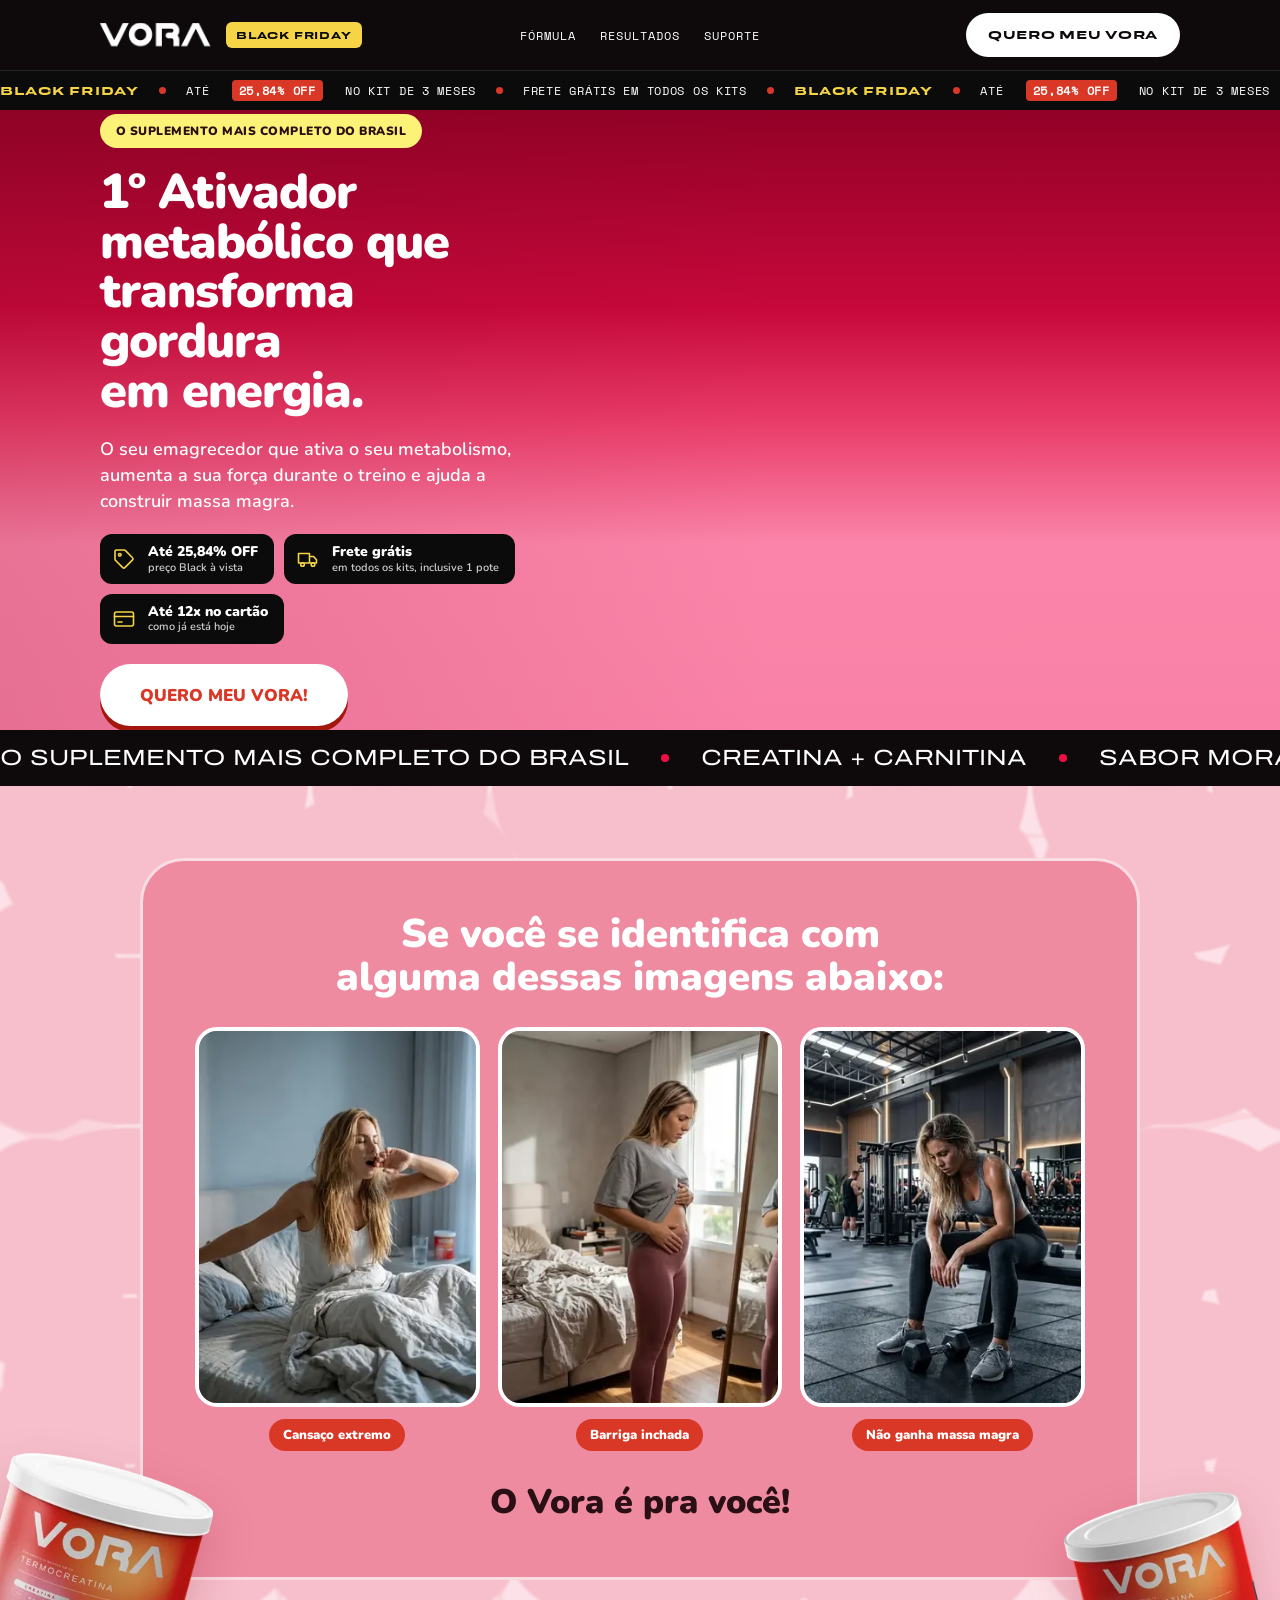
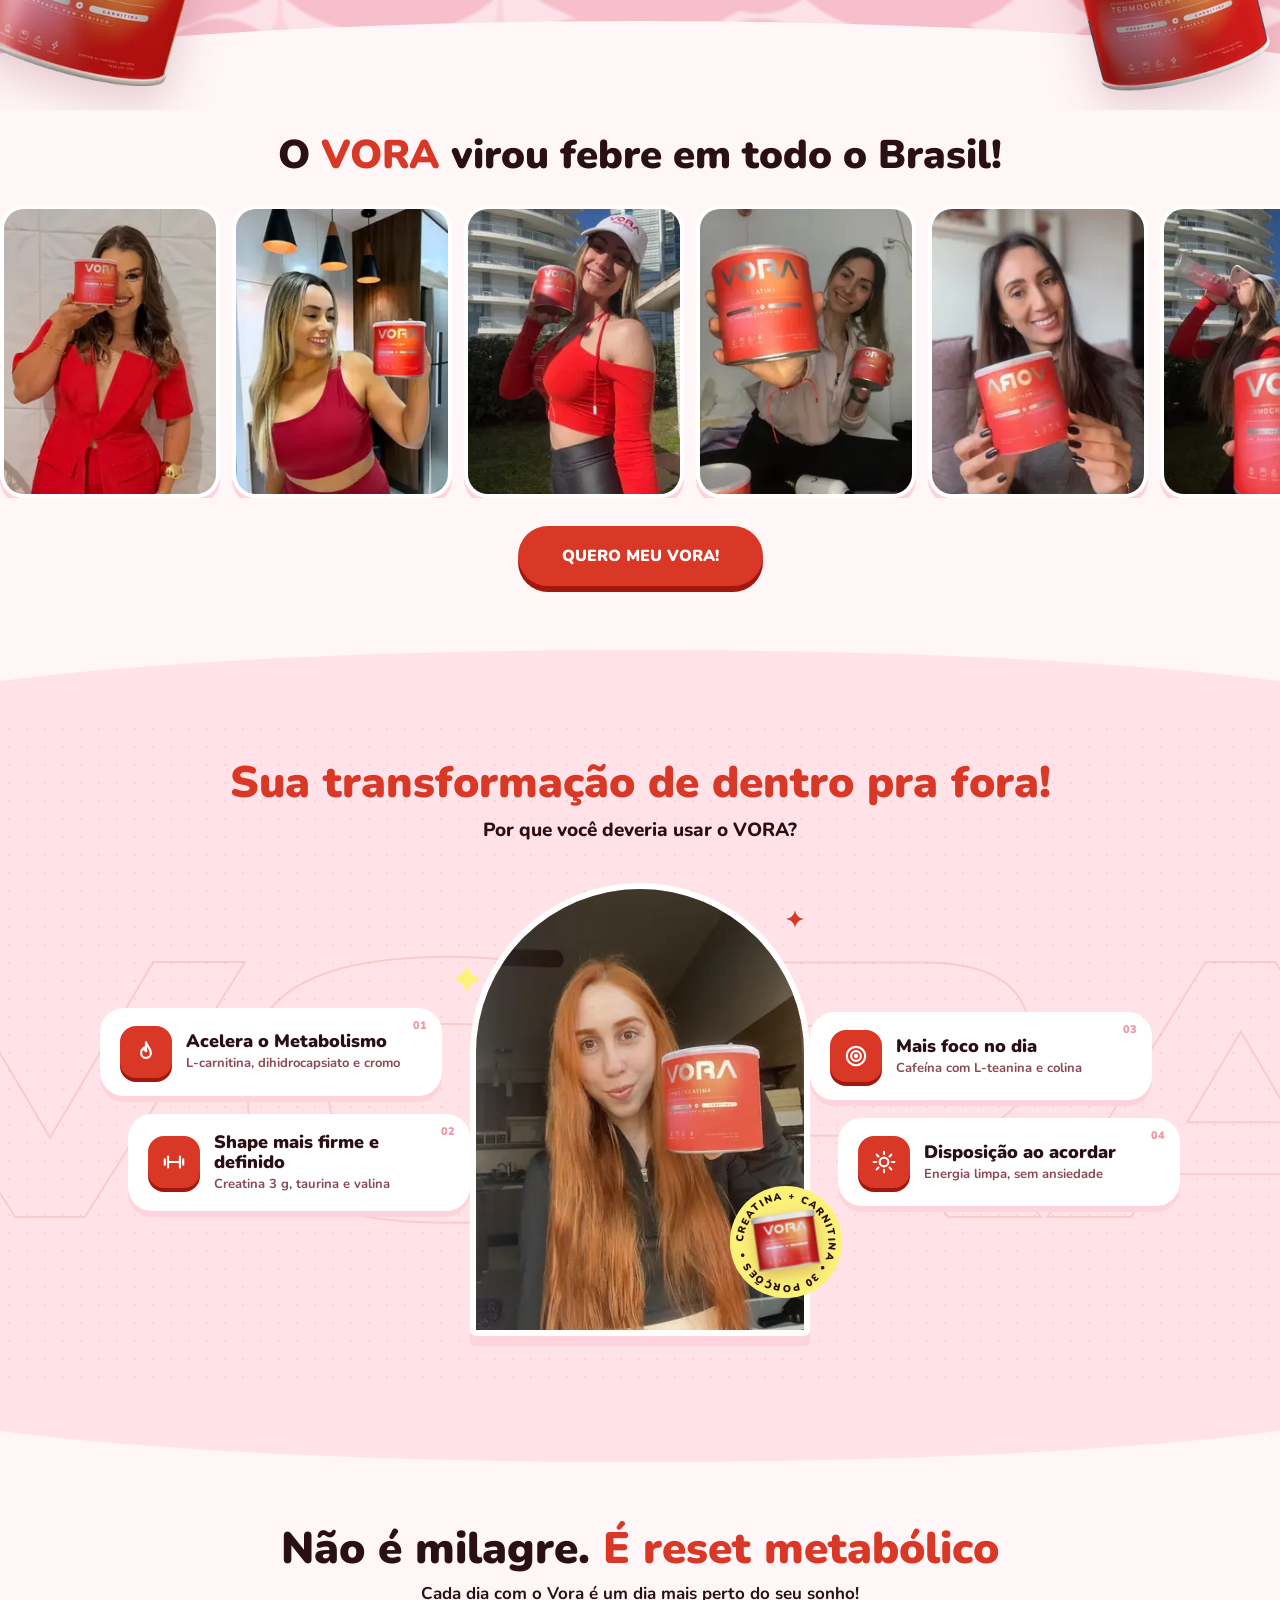
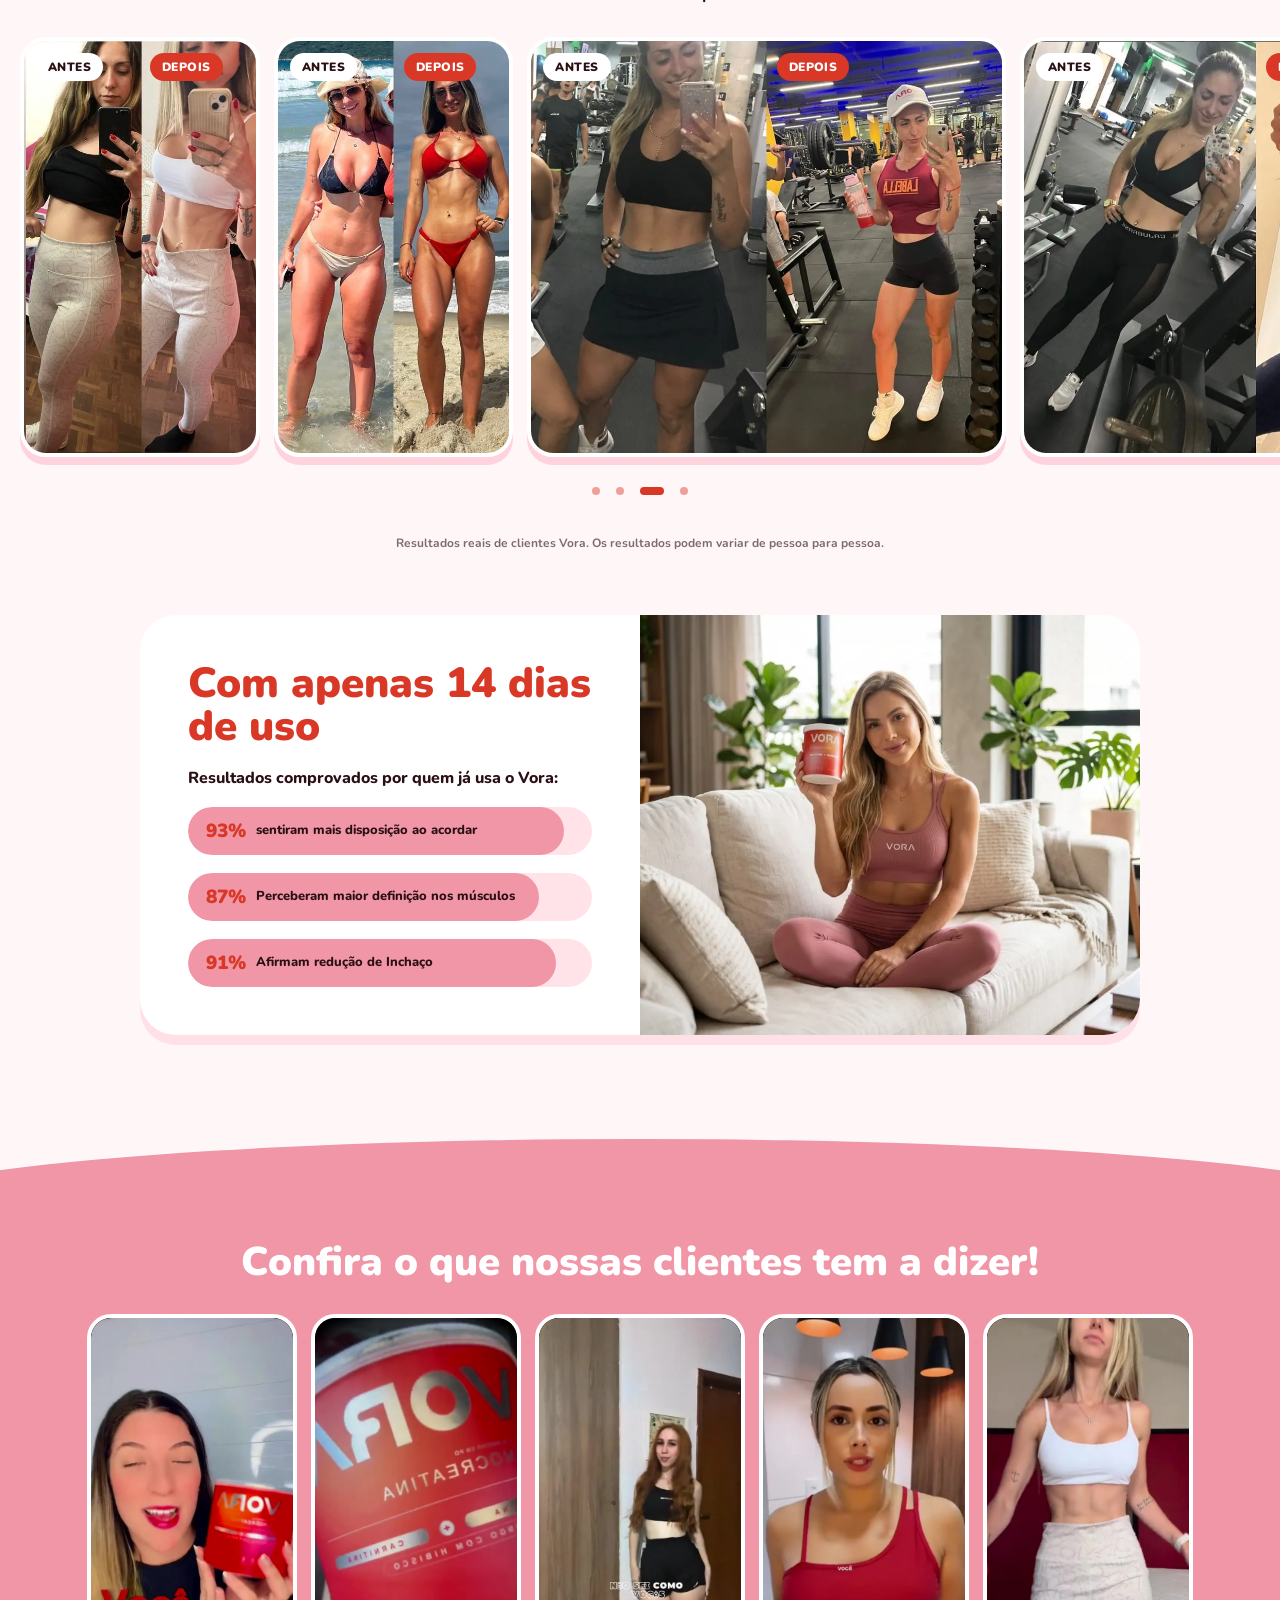
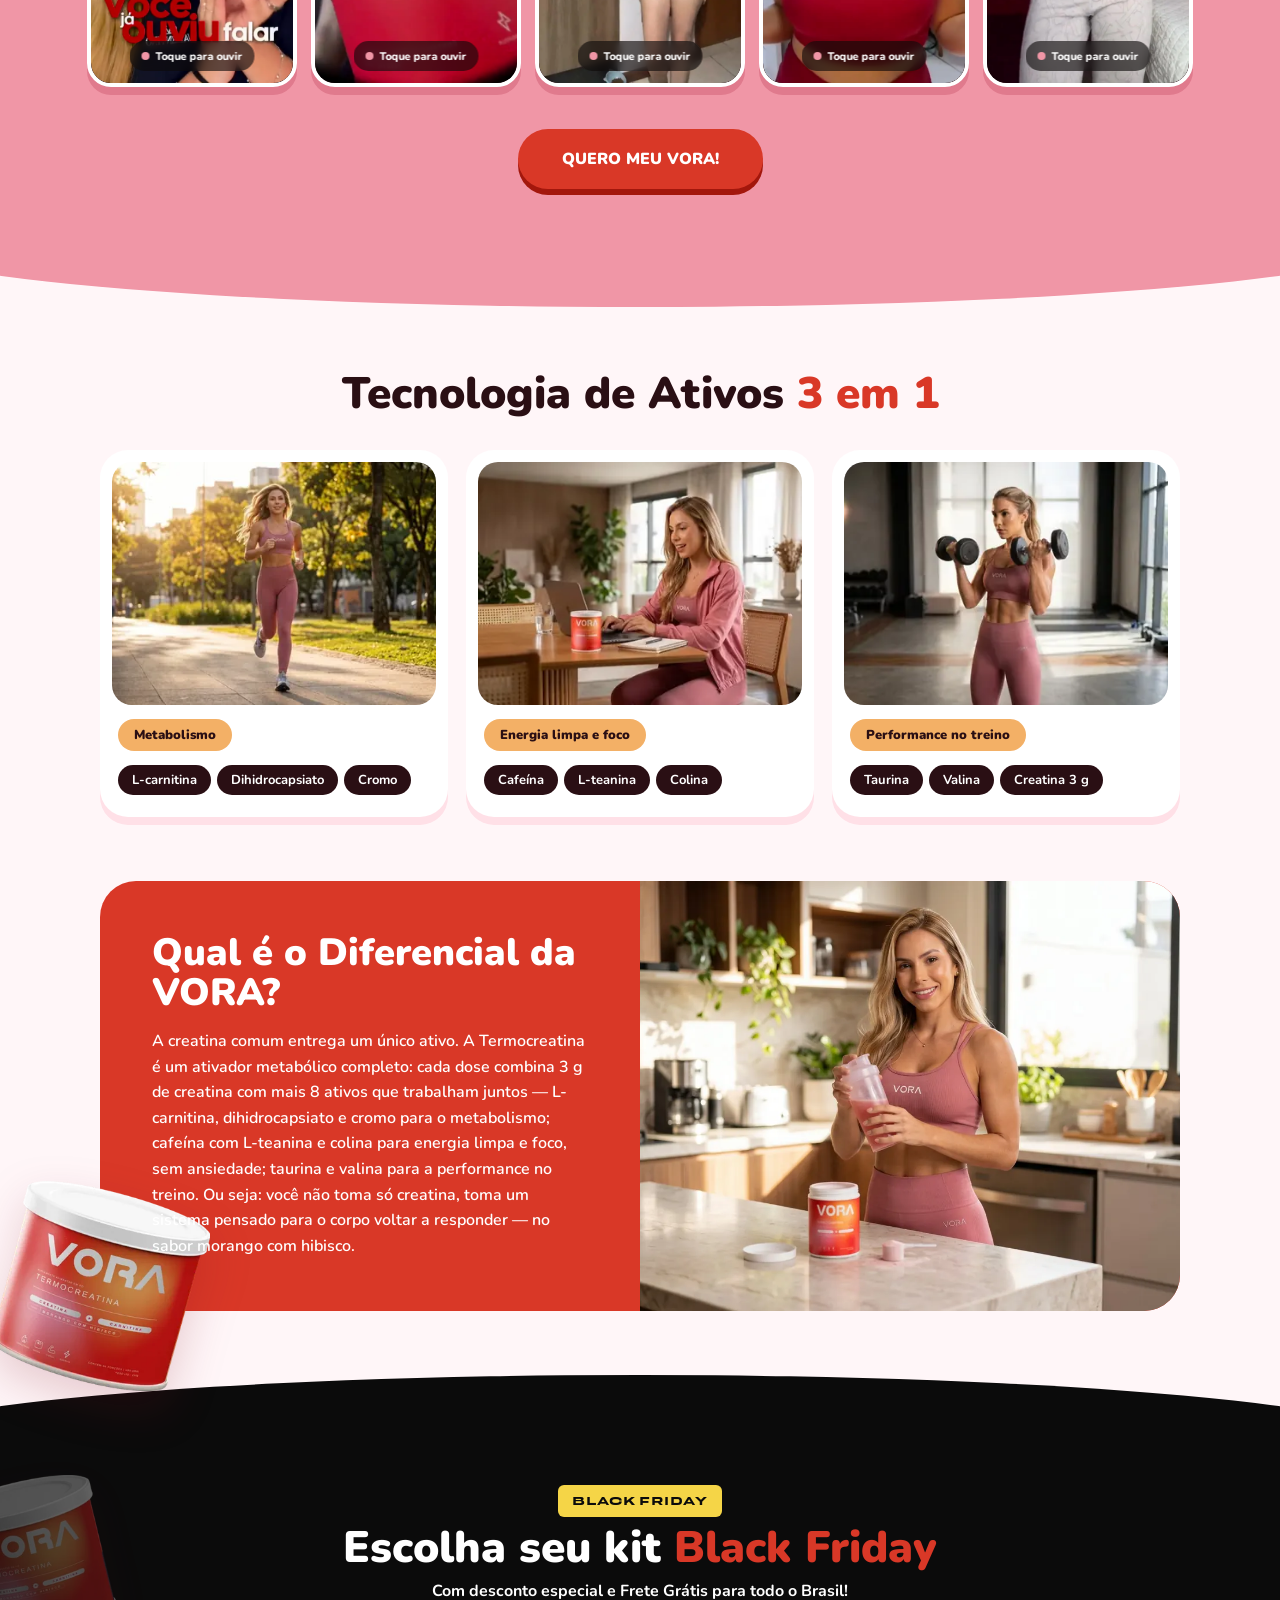
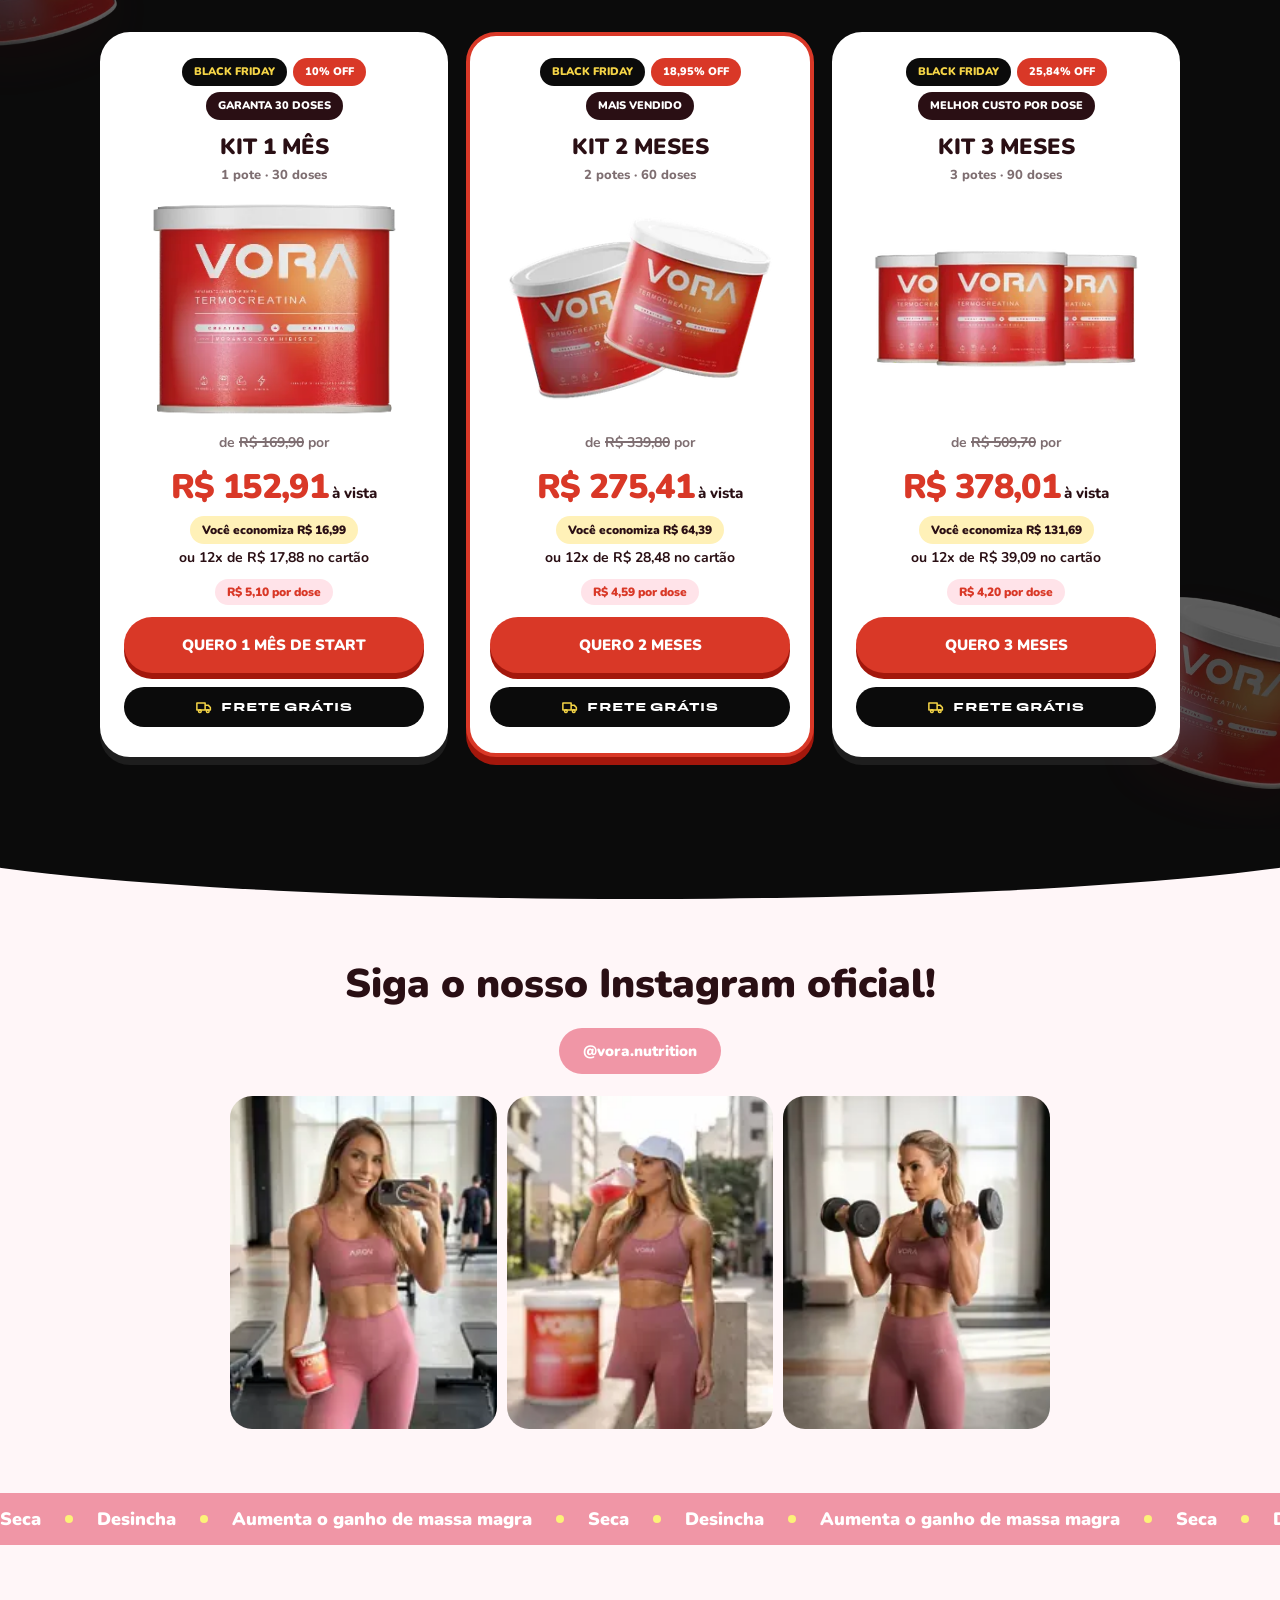
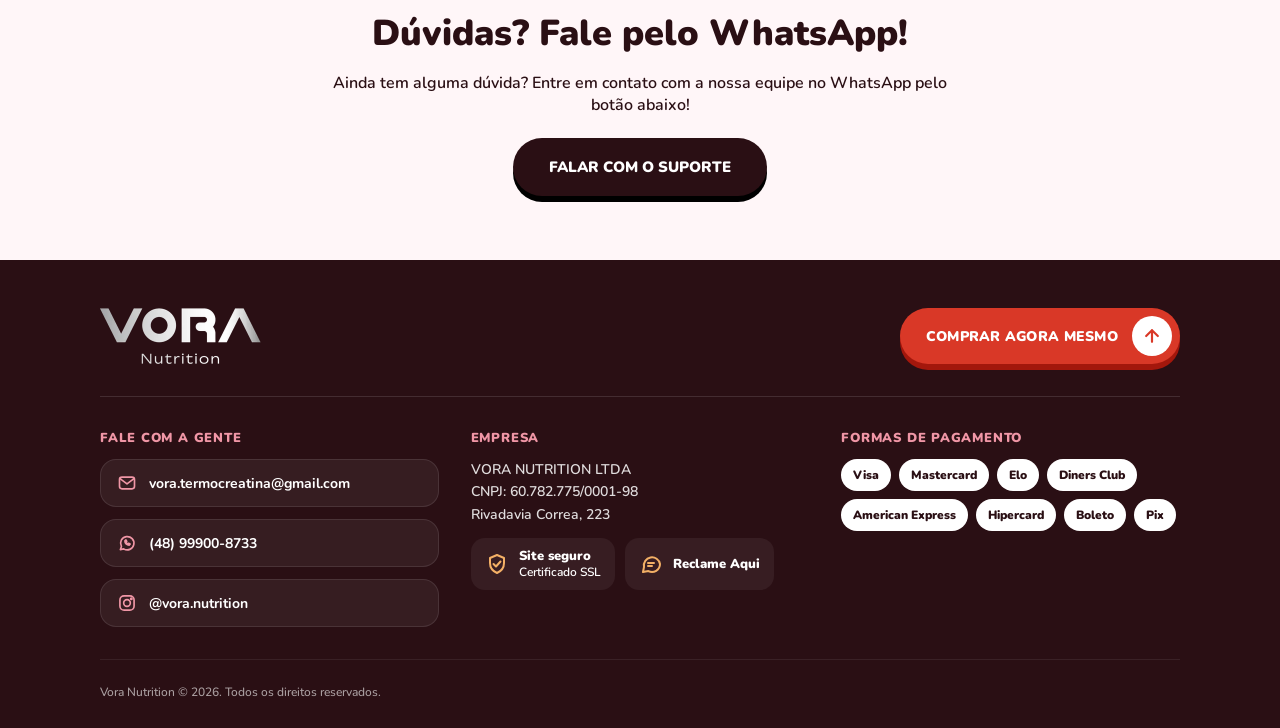
==== black-friday.html @ 43c9d153 "Separar a Black Friday em uma página própria A página original volta para o index.html sem alteraçõe" ====
<!DOCTYPE html>
<html lang="pt-BR">
<head>
  <meta charset="utf-8">
  <meta name="viewport" content="width=device-width, initial-scale=1">
  <title>Vora Termocreatina — Black Friday</title>
  <meta name="description" content="Termocreatina Vora: creatina + carnitina, sabor morango com hibisco. Ativador metabólico que transforma gordura em energia. Frete grátis para todo o Brasil.">
  <meta name="theme-color" content="#D93827">
  <meta property="og:title" content="Vora Termocreatina">
  <meta property="og:description" content="1º Ativador metabólico que transforma gordura em energia.">
  <meta property="og:image" content="assets/lp/hero-banner.jpg">
  <meta property="og:type" content="website">
  <link rel="icon" href="assets/logos/vora-vermelho.webp">
  <!-- Banner e fonte principal carregam primeiro -->
  <link rel="preload" as="image" href="assets/lp/hero-mobile.webp" imagesrcset="assets/lp/hero-mobile-560.webp 560w, assets/lp/hero-mobile.webp 800w" imagesizes="100vw" media="(max-width: 999px)" fetchpriority="high">
  <link rel="preload" as="image" href="assets/lp/hero-banner.webp" imagesrcset="assets/lp/hero-banner-1100.webp 1100w, assets/lp/hero-banner.webp 1672w" imagesizes="75vw" media="(min-width: 1000px)" fetchpriority="high">
  <link rel="preload" as="font" type="font/woff2" href="fonts/nunito-latin.woff2" crossorigin>
  <style>:root{--red:#D93827;--red-shadow:#A3170C;--carmine:#EC1045;--pink:#F096A6;--pink-mid:#EE8BA0;--pink-shadow:#E07A8D;--pink-light:#FFE3E9;--pink-light-2:#FAD3DB;--spot-1:#F6BFCB;--spot-2:#FCE2E8;--shadow-soft:#FFE0E7;--shadow-soft-2:#FFD3DD;--page:#FFF6F8;--white:#FFFFFF;--yellow:#FCF278;--orange:#F3B066;--ink:#2A0F14;--black:#0E0A0B;--font-display:"Resolve Ext","Archivo",Arial,sans-serif;--font-wide:"Archivo",Arial,sans-serif;--font-mono:"Space Mono",ui-monospace,Menlo,monospace;--font-plain:Arimo,Arial,Helvetica,sans-serif;--header-h:70px;color-scheme:light}@font-face{font-family:"Resolve Ext";src:url("fonts/Resolve-BoldExt.woff2") format("woff2");font-weight:700;font-style:normal;font-display:swap}@font-face{font-family:"Nunito";src:url("fonts/nunito-latin.woff2") format("woff2");font-weight:500 900;font-style:normal;font-display:swap}@font-face{font-family:"Archivo";src:url("fonts/archivo-latin.woff2") format("woff2");font-weight:300 400;font-stretch:125%;font-style:normal;font-display:swap}@font-face{font-family:"Space Mono";src:url("fonts/spacemono-latin.woff2") format("woff2");font-weight:400;font-style:normal;font-display:swap}*,*::before,*::after{box-sizing:border-box}html{scroll-behavior:smooth}body{margin:0;overflow-x:clip;background:var(--page);font-family:"Nunito",Arial,sans-serif;color:var(--ink);-webkit-font-smoothing:antialiased}img{display:block;max-width:100%;height:auto}a{color:inherit;text-decoration:none}a:hover{color:var(--red)}h1,h2,h3,p{margin:0}[id]{scroll-margin-top:var(--header-h)}.visually-hidden{position:absolute;width:1px;height:1px;overflow:hidden;clip:rect(0 0 0 0);white-space:nowrap}@keyframes vmq{from{transform:translateX(0)}to{transform:translateX(-50%)}}@keyframes vfloat{0%,100%{transform:translateY(0) rotate(var(--r))}50%{transform:translateY(-18px) rotate(calc(var(--r) + 3deg))}}.pill{display:inline-flex;align-items:center;border-radius:999px;white-space:nowrap}.btn{display:inline-flex;align-items:center;justify-content:center;border-radius:999px;font-weight:900;text-transform:uppercase;cursor:pointer;transition:transform .08s ease,box-shadow .08s ease}.btn--red{height:60px;padding:0 44px;background:var(--red);color:var(--white);font-size:16px;box-shadow:0 6px 0 var(--red-shadow)}.btn--red:hover{color:var(--white)}.btn--red:active,.btn--white:active{transform:translateY(4px);box-shadow:0 2px 0 var(--red-shadow)}.btn--white{background:var(--white);color:var(--red);box-shadow:0 6px 0 var(--red-shadow)}.btn--dark{height:58px;padding:0 36px;background:var(--ink);color:var(--white);font-size:15px;box-shadow:0 6px 0 #000;margin-top:8px}.btn--dark:hover{color:var(--white)}.btn--dark:active{transform:translateY(4px);box-shadow:0 2px 0 #000}.h2{font-weight:900;font-size:clamp(26px,3.6vw,40px);line-height:1.08;text-wrap:balance}.h2--lg{font-size:clamp(28px,4vw,44px);line-height:1.05}.accent{color:var(--red)}.section-head{display:flex;flex-direction:column;gap:10px;text-align:center;align-items:center}.curve{background:var(--page);line-height:0;overflow:hidden}.curve>div{height:70px;margin:0 -10%;background:var(--curve-color)}.curve--in>div{border-radius:50% 50% 0 0 / 100% 100% 0 0}.curve--out>div{border-radius:0 0 50% 50% / 0 0 100% 100%}.float{position:absolute;z-index:1;pointer-events:none;filter:drop-shadow(0 18px 22px rgba(120,10,30,.18));animation:vfloat var(--d) ease-in-out infinite;display:none}@media (min-width:1000px){.float{display:block}}.float--front{z-index:3}.marquee{color:var(--white);overflow:hidden;display:flex;align-items:center}.marquee--dark{background:var(--black);height:56px}.marquee--dark .marquee__track{animation-duration:40s}.marquee--dark .marquee__item{font-family:var(--font-wide);font-variation-settings:"wdth" 125;font-stretch:125%;font-weight:400;font-size:22px;text-transform:uppercase;gap:32px;padding-right:32px}.marquee--dark .marquee__item::after{background:var(--carmine)}@media (max-width:760px){.marquee--dark{height:46px}.marquee--dark .marquee__item{font-size:16px;gap:22px;padding-right:22px}}.marquee--bottom{background:var(--pink);height:52px}.marquee__track{display:flex;width:max-content;animation:vmq 32s linear infinite}.marquee__item{display:inline-flex;align-items:center;gap:24px;padding-right:24px;font-weight:900;font-size:14px;white-space:nowrap}.marquee--bottom .marquee__item{font-size:18px}.marquee__item::after{content:"";width:8px;height:8px;border-radius:8px;background:var(--yellow)}.header{position:sticky;top:env(safe-area-inset-top,0px);z-index:20;background:var(--black);color:var(--white)}.header__inner{max-width:1120px;margin:0 auto;padding:0 20px;height:var(--header-h);display:grid;grid-template-columns:1fr auto 1fr;align-items:center;gap:20px}.header__nav{display:flex;gap:24px;font-family:var(--font-mono);font-size:12px;letter-spacing:.08em;text-transform:uppercase}.header__nav a:hover{color:var(--pink)}.header__cta{justify-self:end;height:44px;padding:0 22px;background:var(--white);color:var(--black);font-family:var(--font-display);font-weight:700;font-size:12px;letter-spacing:.06em}.header__cta:hover{color:var(--red)}.logo{display:inline-block;position:relative;overflow:hidden;flex-shrink:0}.logo img{position:absolute;max-width:none}.logo--header{width:112px;height:24px}.logo--header img{width:193px;left:-41px;top:-86px;filter:brightness(0) invert(1)}.logo--footer{width:162px;height:56px}.logo--footer img{width:280px;left:-59px;top:-113px}@media (max-width:760px){:root{--header-h:58px}.header__inner{grid-template-columns:1fr auto;padding:0 16px;gap:12px}.header__nav{display:none}.header__cta{height:36px;padding:0 14px;font-size:10px;white-space:nowrap}.logo--header{width:93px;height:20px}.logo--header img{width:161px;left:-34px;top:-72px}}.hero{padding:0}.hero__card{position:relative;margin:0 auto;overflow:hidden;background:var(--carmine);color:var(--white)}.hero__media{position:relative;aspect-ratio:4 / 3}.hero__slide{position:absolute;inset:0;opacity:0;transition:opacity .9s ease}.hero__slide.is-active{opacity:1}.hero__slide picture{display:block;width:100%;height:100%}.hero__slide img{width:100%;height:100%;object-fit:cover;object-position:var(--pos,70% center)}.hero__shade{display:none}.hero__content{position:relative;padding:26px 22px 32px;display:flex;flex-direction:column;gap:16px}.hero__badge{align-self:flex-start;height:30px;padding:0 14px;background:var(--yellow);color:var(--ink);font-weight:900;font-size:11px;text-transform:uppercase;white-space:normal}.hero__title{font-weight:900;font-size:32px;line-height:1.04;letter-spacing:-.02em;text-wrap:balance}.hero__text{font-size:16px;font-weight:600;line-height:1.45;text-wrap:pretty}.hero__chips{display:flex;flex-wrap:wrap;gap:6px}.hero__chip{height:30px;padding:0 14px;border:2px solid var(--white);font-weight:900;font-size:12px;text-transform:uppercase}.hero__cta{display:flex;height:58px;font-size:16px}@media (min-width:1000px){.hero{--hero-gutter:max(56px,calc((100vw - 1120px) / 2 + 20px))}.hero__card{min-height:620px;display:flex;align-items:center}.hero__card{--hh:clamp(600px,44vw,760px);height:var(--hh);background:linear-gradient(180deg,#920127 0%,#C7083B 32%,#E93B68 50%,#FB85AA 70%,#F981A7 100%)}.hero__media{position:absolute;inset:0 0 0 auto;width:min(58%,calc(var(--hh) * 1.777));aspect-ratio:auto;-webkit-mask-image:linear-gradient(90deg,transparent 0,#000 10%);mask-image:linear-gradient(90deg,transparent 0,#000 10%)}.hero__shade{display:block;position:absolute;inset:0;pointer-events:none;background:linear-gradient(90deg,rgba(120,10,30,var(--shade,.15)) 0%,rgba(120,10,30,0) 60%);transition:background .9s}.hero__content{padding:56px 56px 56px var(--hero-gutter);max-width:calc(min(560px,46vw) - 56px + var(--hero-gutter));gap:20px}.hero__badge{height:34px;padding:0 16px;font-size:12px;letter-spacing:.04em}.hero__title{font-size:clamp(32px,3.8vw,52px);line-height:1.02}.hero__text{font-size:18px}.hero__chips{gap:8px}.hero__chip{height:34px;padding:0 16px;font-size:13px;background:rgba(255,255,255,.18)}.hero__cta{align-self:flex-start;display:inline-flex;height:62px;padding:0 40px;font-size:17px}}.hero__cta{position:relative;overflow:hidden;isolation:isolate;animation:ctaBreath 2.4s ease-in-out infinite;will-change:transform}.hero__cta::after{content:"";position:absolute;inset:0;background:linear-gradient(100deg,transparent 30%,rgba(255,205,218,.8) 50%,transparent 70%);transform:translateX(-120%);pointer-events:none;z-index:-1;animation:ctaShine 3.2s ease-in-out infinite}.hero__cta:hover{animation-play-state:paused;transform:translateY(-2px) scale(1.04)}@keyframes ctaBreath{0%,100%{transform:scale(1)}50%{transform:scale(1.05)}}@keyframes ctaShine{0%,55%{transform:translateX(-120%)}100%{transform:translateX(120%)}}@media (prefers-reduced-motion:reduce){.hero__cta,.hero__cta::after{animation:none}}.hero__note{display:none}@media (max-width:999px){.hero__card{height:calc(100vh - var(--header-h) - 46px);height:calc(100svh - var(--header-h) - 46px);min-height:540px;max-height:860px;display:flex;flex-direction:column;justify-content:flex-end;background:#9E0A2C}.hero__media{position:absolute;inset:0 0 auto 0;height:min(124vw,74%);aspect-ratio:auto}.hero__slide img{object-position:var(--pos-m,60% center)}.hero__shade{display:block;position:absolute;inset:0;pointer-events:none;background:linear-gradient(180deg,rgba(14,10,11,.35) 0%,rgba(14,10,11,0) 16%),linear-gradient(180deg,rgba(158,10,44,0) 34%,rgba(158,10,44,.62) 54%,rgba(150,8,40,.94) 72%,#8E0827 100%)}.hero__content{padding:0 20px 22px;gap:12px}.hero__badge{height:26px;padding:0 12px;font-size:10px;letter-spacing:.06em;white-space:nowrap}.hero__title{font-size:clamp(27px,8.4vw,40px);line-height:1;letter-spacing:-.025em;text-shadow:0 2px 18px rgba(80,0,20,.35)}.hero__title-hl{color:var(--yellow)}.hero__text{font-size:15px;line-height:1.4;max-width:34ch;opacity:.95}.hero__chips{display:none}.hero__cta{height:56px;margin-top:6px;font-size:16px}.hero__note{display:flex;align-items:center;justify-content:center;gap:8px;font-size:12px;font-weight:800;letter-spacing:.04em;text-transform:uppercase;opacity:.9}.hero__note::before{content:"";width:6px;height:6px;border-radius:6px;background:var(--yellow)}}.badge-short{display:none}@media (max-width:380px){.badge-full{display:none}.badge-short{display:inline}}@media (max-width:340px){.hero__note{font-size:10.5px;letter-spacing:.02em;white-space:nowrap}.header__cta{padding:0 12px;font-size:9.5px}.logo--header{width:80px;height:17px}.logo--header img{width:138px;left:-29px;top:-62px}}@media (max-width:999px) and (max-height:700px){.hero__text{display:none}}.ident{position:relative;overflow:hidden;padding:72px 14px 130px;background-color:var(--pink-light-2);background-image:radial-gradient(closest-side,var(--spot-1) 96%,transparent 100%),radial-gradient(closest-side,var(--spot-1) 96%,transparent 100%),radial-gradient(closest-side,var(--spot-2) 96%,transparent 100%);background-size:260px 170px,180px 240px,220px 140px;background-position:0 0,130px 110px,60px 190px}.ident__card{position:relative;z-index:2;max-width:1000px;margin:0 auto;border-radius:44px;background:var(--pink-mid);border:3px solid rgba(255,255,255,.7);padding:clamp(26px,5vw,52px);display:flex;flex-direction:column;gap:28px;align-items:center;text-align:center}.ident__card .h2{color:var(--white);max-width:620px}.ident__grid{display:grid;grid-template-columns:repeat(3,minmax(0,1fr));gap:clamp(8px,2vw,18px);width:100%}.ident__item{display:flex;flex-direction:column;gap:12px;align-items:center}.ident__photo{width:100%;aspect-ratio:3 / 4;border-radius:22px;overflow:hidden;border:4px solid var(--white)}.ident__photo img{width:100%;height:100%;object-fit:cover}.ident__tag{min-height:32px;padding:4px 14px;background:var(--red);color:var(--white);font-weight:900;font-size:clamp(10px,1.4vw,13px);white-space:normal}.ident__cta{font-weight:900;font-size:clamp(24px,3vw,34px);color:var(--ink)}.ident__curve{position:absolute;left:-15%;right:-15%;bottom:-1px;height:90px;background:var(--page);border-radius:50% 50% 0 0 / 100% 100% 0 0;pointer-events:none}.fever{padding:24px 0 64px;display:flex;flex-direction:column;gap:28px;align-items:center}.fever .h2{padding:0 20px;text-align:center}.strip{width:100%;overflow:hidden}.strip__track{display:flex;gap:12px;width:max-content;animation:vmq 40s linear infinite}.js-strip .strip__track{animation-play-state:paused}.js-strip .strip.is-visible .strip__track{animation-play-state:running}.strip__track img{width:220px;aspect-ratio:3 / 4;object-fit:cover;border-radius:24px;border:4px solid var(--white);box-shadow:0 6px 0 var(--shadow-soft-2);flex-shrink:0}.transf{position:relative;overflow:hidden;padding:40px 14px 56px;background-color:var(--pink-light);background-image:radial-gradient(rgba(217,56,39,.09) 1.3px,transparent 1.6px);background-size:18px 18px}.transf__word{position:absolute;left:50%;top:54%;transform:translate(-50%,-50%);font-family:var(--font-display);font-weight:700;font-size:clamp(120px,30vw,420px);line-height:1;letter-spacing:-.02em;color:transparent;-webkit-text-stroke:2px rgba(217,56,39,.14);pointer-events:none;user-select:none;white-space:nowrap}.transf__inner{position:relative;max-width:1080px;margin:0 auto;display:flex;flex-direction:column;gap:40px;align-items:center}.transf .h2{color:var(--red)}.transf__sub{font-size:19px;font-weight:800}.transf__grid{display:grid;grid-template-columns:1fr minmax(260px,340px) 1fr;gap:28px;width:100%;align-items:center}.transf__col{display:flex;flex-direction:column;gap:18px}.transf__col--left .benefit:nth-child(2){margin-left:28px;margin-right:-28px}.transf__col--right .benefit:nth-child(1){margin-left:-28px;margin-right:28px}.benefit{position:relative;background:var(--white);border-radius:24px;padding:18px 20px;display:flex;align-items:center;gap:14px;box-shadow:0 6px 0 var(--shadow-soft-2);transition:transform .2s ease,box-shadow .2s ease}.benefit:hover{transform:translateY(-3px);box-shadow:0 9px 0 var(--shadow-soft-2)}.benefit__icon{flex-shrink:0;display:grid;place-items:center;width:52px;height:52px;border-radius:16px;background:var(--red);color:var(--white);box-shadow:0 4px 0 var(--red-shadow)}.benefit__icon svg{width:26px;height:26px}.benefit__body{display:flex;flex-direction:column;gap:3px;min-width:0}.benefit__text{margin:0;font-weight:900;font-size:18px;line-height:1.15}.benefit__desc{font-size:13px;font-weight:700;color:#8A4A55;line-height:1.3}.benefit__num{position:absolute;top:10px;right:14px;font-size:11px;font-weight:900;color:var(--pink);letter-spacing:.06em}.transf__visual{position:relative}.transf__photo{width:100%;aspect-ratio:3 / 4;border-radius:999px 999px 36px 36px;overflow:hidden;background:var(--pink);border:6px solid var(--white);box-shadow:0 10px 0 var(--shadow-soft-2)}.transf__photo img{width:100%;height:100%;object-fit:cover;object-position:center 35%}.transf__seal{position:absolute;right:-34px;bottom:36px;width:116px;height:116px;animation:spin 22s linear infinite}.transf__seal-bg{fill:var(--yellow)}.transf__seal-text{font-family:"Nunito",Arial,sans-serif;font-weight:900;font-size:10.5px;letter-spacing:.14em;text-transform:uppercase;fill:var(--ink)}.transf__seal-can{position:absolute;right:-10px;bottom:66px;width:68px;transform:rotate(-8deg);filter:drop-shadow(0 6px 8px rgba(120,10,30,.25));pointer-events:none}@keyframes spin{to{transform:rotate(360deg)}}.transf__spark{position:absolute;color:var(--yellow);pointer-events:none}.transf__spark svg{display:block;width:100%;height:100%;fill:currentColor}.transf__spark--a{width:30px;height:30px;left:-18px;top:18%;animation:twinkle 3.2s ease-in-out infinite}.transf__spark--b{width:18px;height:18px;right:6px;top:6%;color:var(--red);animation:twinkle 2.6s ease-in-out .8s infinite}@keyframes twinkle{0%,100%{transform:scale(1) rotate(0);opacity:1}50%{transform:scale(.7) rotate(20deg);opacity:.6}}@media (max-width:900px){.transf__grid{grid-template-columns:1fr 1fr;gap:14px;align-items:stretch}.transf__visual{grid-column:1 / -1;order:-1;width:min(78%,340px);justify-self:center;margin-bottom:18px}.transf__col{display:contents}.transf__col--left .benefit:nth-child(2),.transf__col--right .benefit:nth-child(1){margin:0}.benefit{flex-direction:column;align-items:flex-start;padding:16px;gap:12px}.benefit__icon{width:44px;height:44px;border-radius:14px}.benefit__icon svg{width:22px;height:22px}.benefit__text{font-size:16px}.benefit__desc{font-size:12px}.transf__seal{right:-22px;bottom:24px;width:96px;height:96px}.transf__seal-can{right:-2px;bottom:50px;width:56px}.transf__word{top:34%;font-size:44vw}}@media (max-width:340px){.transf__grid{grid-template-columns:1fr}}.reset{padding:64px 14px}.reset__inner{max-width:900px;margin:0 auto;display:flex;flex-direction:column;gap:32px;align-items:center}.reset__sub{font-size:17px;font-weight:700}.reset__inner{max-width:1080px}.reset__scroller{position:relative;width:100vw;max-width:100vw;align-self:center;overflow-x:auto;scroll-snap-type:x mandatory;scroll-padding:0 20px;scrollbar-width:none;padding:0 20px 10px}.reset__scroller::-webkit-scrollbar{display:none}.reset__row{display:flex;gap:14px;width:max-content;margin:0 auto}.ba-card{position:relative;margin:0;height:420px;flex-shrink:0;border-radius:26px;overflow:hidden;border:4px solid var(--white);box-shadow:0 8px 0 var(--shadow-soft-2);scroll-snap-align:center;background:var(--pink-light)}.ba-card img{height:100%;width:auto;max-width:none;object-fit:cover}.ba-card__label{position:absolute;top:12px;left:12px;height:28px;padding:0 12px;font-weight:900;font-size:12px;letter-spacing:.04em;text-transform:uppercase;background:var(--white);color:var(--ink)}.ba-card__label--after{left:calc(50% + 10px);background:var(--red);color:var(--white)}.reset__note{font-size:12px;font-weight:700;opacity:.6;text-align:center}.carousel-dots{display:flex;justify-content:center;gap:0}.carousel-dots[hidden]{display:none}.carousel-dot{width:8px;height:8px;box-sizing:content-box;padding:8px;border:none;border-radius:999px;background:var(--dot,var(--pink)) content-box;opacity:.45;cursor:pointer;transition:width .25s,opacity .25s}.carousel-dot.is-active{width:24px;opacity:1}.carousel-dot:focus-visible{outline:2px solid var(--ink);outline-offset:3px}.testi .carousel-dots{--dot:var(--white);margin-top:-22px}.reset .carousel-dots{--dot:var(--red);margin-top:-20px}.days{padding:0 14px 64px}.days__card{max-width:1000px;margin:0 auto;border-radius:36px;background:var(--white);overflow:hidden;display:grid;grid-template-columns:repeat(auto-fit,minmax(min(100%,320px),1fr));box-shadow:0 10px 0 var(--shadow-soft)}.days__text{padding:clamp(26px,5vw,48px);display:flex;flex-direction:column;gap:18px;justify-content:center}.days__title{font-weight:900;font-size:clamp(28px,4vw,42px);line-height:1.02;color:var(--red)}.days__sub{font-size:16px;font-weight:800}.stat{position:relative;height:48px;border-radius:999px;background:var(--pink-light);overflow:hidden}.stat__fill{position:absolute;inset:0 auto 0 0;width:var(--w);border-radius:999px;background:var(--pink)}.stat__body{position:relative;height:100%;display:flex;align-items:center;gap:10px;padding:0 18px}.stat__pct{font-weight:900;font-size:19px;color:var(--red)}.stat__label{font-size:13px;font-weight:800;line-height:1.15}.days__photo{min-height:400px}.days__photo img{width:100%;height:100%;object-fit:cover}.spacer-40{height:40px}.testi{padding:32px 0 48px;background:var(--pink);display:flex;flex-direction:column;gap:30px;align-items:center}.testi .h2{padding:0 20px;text-align:center;color:var(--white)}.testi__scroller{position:relative;width:100%;overflow-x:auto;padding:0 16px 12px;scroll-snap-type:x mandatory;scroll-padding:0 16px;overscroll-behavior-x:contain;-webkit-overflow-scrolling:touch;scrollbar-width:none}.testi__scroller::-webkit-scrollbar{display:none}.testi__row{display:flex;gap:14px;justify-content:center;min-width:max-content;margin:0 auto}.video-card{position:relative;width:210px;aspect-ratio:9 / 16;border-radius:24px;background:var(--white);border:4px solid var(--white);box-shadow:0 8px 0 var(--pink-shadow);overflow:hidden;display:flex;align-items:center;justify-content:center;text-align:center;padding:16px;color:var(--pink-shadow);font-weight:800;font-size:13px;flex-direction:column;gap:12px;scroll-snap-align:center;flex-shrink:0}.video-card::before{content:"";width:56px;height:56px;border-radius:50%;background:var(--pink-light)}.video-card::after{content:"";position:absolute;top:50%;left:50%;width:0;height:0;margin:-24px 0 0 -6px;border-style:solid;border-width:9px 0 9px 15px;border-color:transparent transparent transparent var(--pink-shadow)}.video-card.has-video{padding:0;background:var(--ink)}.video-card.has-video::before,.video-card.has-video::after{display:none}.video-card video{cursor:pointer}.video-card__sound{position:absolute;left:50%;bottom:12px;transform:translateX(-50%);display:inline-flex;align-items:center;gap:6px;height:30px;padding:0 12px;border:none;border-radius:999px;background:rgba(14,10,11,.62);color:var(--white);font:800 11px/1 "Nunito",Arial,sans-serif;white-space:nowrap;cursor:pointer;backdrop-filter:blur(4px)}.video-card__sound::before{content:"";width:8px;height:8px;border-radius:8px;background:var(--pink)}.video-card__sound.is-on{background:var(--red)}.video-card__sound.is-on::before{background:var(--yellow)}.video-card__sound:focus-visible{outline:2px solid var(--white);outline-offset:2px}@media (max-width:640px){.video-card{width:min(64vw,240px)}}.video-card video{position:absolute;inset:0;width:100%;height:100%;object-fit:cover;border-radius:20px}.ativos{padding:64px 14px}.ativos__inner{max-width:1080px;margin:0 auto;display:flex;flex-direction:column;gap:32px}.ativos .h2{text-align:center}.ativos__grid{display:grid;grid-template-columns:repeat(auto-fit,minmax(min(100%,280px),1fr));gap:18px}.ativo{display:flex;flex-direction:column;gap:14px;background:var(--white);border-radius:28px;padding:12px 12px 22px;box-shadow:0 8px 0 var(--shadow-soft)}.ativo__photo{aspect-ratio:4 / 3;border-radius:20px;overflow:hidden}.ativo__photo img{width:100%;height:100%;object-fit:cover}.ativo__title{align-self:flex-start;height:32px;padding:0 16px;margin:0 6px;background:var(--orange);color:var(--ink);font-weight:900;font-size:13px}.ativo__items{display:flex;flex-wrap:wrap;gap:6px;padding:0 6px}.ativo__chip{height:30px;padding:0 14px;background:var(--ink);color:var(--white);font-size:13px;font-weight:700}.dif{padding:0 14px 64px}.dif__card{position:relative;max-width:1080px;margin:0 auto;border-radius:36px;background:var(--red);color:var(--white);display:grid;grid-template-columns:repeat(auto-fit,minmax(min(100%,320px),1fr))}.dif__text{position:relative;z-index:2;padding:clamp(26px,5vw,52px);display:flex;flex-direction:column;gap:16px;justify-content:center}.dif__title{font-weight:900;font-size:clamp(26px,3.4vw,38px);line-height:1.06}.dif__body{font-size:16px;font-weight:600;line-height:1.6;text-wrap:pretty}.dif__photo{min-height:380px;border-radius:0 36px 36px 0;overflow:hidden}.dif__photo img{width:100%;height:100%;object-fit:cover}@media (max-width:667px){.dif__photo{border-radius:0 0 36px 36px}}.kit{position:relative;overflow:hidden;padding:40px 14px 72px;background:var(--pink-light)}.kit__inner{position:relative;z-index:2;max-width:1080px;margin:0 auto;display:flex;flex-direction:column;gap:30px}.kit__head{gap:8px}.kit__sub{font-size:16px;font-weight:700}.kit__grid{display:grid;grid-template-columns:repeat(auto-fit,minmax(min(100%,280px),1fr));gap:18px;align-items:stretch}.kit-card{cursor:pointer;display:flex;flex-direction:column;gap:12px;align-items:center;text-align:center;background:var(--white);border-radius:30px;padding:22px 20px 26px;border:4px solid var(--white);box-shadow:0 8px 0 var(--shadow-soft-2);transition:border-color .2s,box-shadow .2s}.kit-card.is-selected{border-color:var(--red);box-shadow:0 8px 0 var(--red-shadow)}.kit-card:focus-visible{outline:3px solid var(--ink);outline-offset:4px}.kit-card__tags{display:flex;gap:6px;flex-wrap:wrap;justify-content:center}.kit-card__tag{height:28px;padding:0 12px;font-size:11px;font-weight:900;background:var(--ink);color:var(--white);text-transform:uppercase}.kit-card__tag--off{background:var(--yellow);color:var(--ink);text-transform:none}.kit-card__name{font-weight:900;font-size:22px;text-transform:uppercase}.kit-card__img{width:100%;aspect-ratio:4 / 3;overflow:hidden;display:flex;align-items:center;justify-content:center}.kit-card__img img{width:90%;max-height:100%;object-fit:contain}.kit-card__units{margin-top:-8px;font-size:13px;font-weight:800;opacity:.6}.kit-card__from{margin-top:auto;font-size:14px;font-weight:700;opacity:.6;min-height:1.3em}.kit-card__from s{text-decoration-thickness:2px}.kit-card__price{font-size:15px;font-weight:800}.kit-card__price strong{font-size:34px;font-weight:900;color:var(--red);letter-spacing:-.02em}.kit-card__inst{margin-top:-8px;font-size:14px;font-weight:700}.kit-card__dose{height:26px;padding:0 12px;background:var(--pink-light);color:var(--red);font-size:12px;font-weight:900}.kit-card__ship{margin-top:-4px;font-size:12px;font-weight:800;opacity:.65;text-transform:uppercase;letter-spacing:.03em}.kit-card .btn--red{width:100%;height:56px;padding:0;font-size:15px}.insta{padding:64px 14px}.insta__inner{max-width:1080px;margin:0 auto;display:flex;flex-direction:column;gap:22px;align-items:center;text-align:center}.insta__handle{height:46px;padding:0 24px;background:var(--pink);color:var(--white);font-weight:900;font-size:15px}.insta__handle:hover{color:var(--white);background:var(--red)}.insta__grid{display:grid;grid-template-columns:repeat(3,minmax(0,1fr));gap:10px;width:100%;max-width:820px}.insta__grid div{aspect-ratio:4 / 5;border-radius:22px;overflow:hidden}.insta__grid img{width:100%;height:100%;object-fit:cover}.whats{padding:64px 14px}.whats__inner{max-width:640px;margin:0 auto;display:flex;flex-direction:column;gap:14px;align-items:center;text-align:center}.whats__title{font-weight:900;font-size:clamp(26px,3.4vw,36px)}.whats__text{font-size:16px;font-weight:600}.footer{background:var(--ink);color:var(--white);padding:48px 20px 28px}.footer__top,.footer__grid,.footer__copy{max-width:1080px;margin:0 auto}.footer__top{display:flex;flex-wrap:wrap;gap:20px;align-items:center;justify-content:space-between;padding-bottom:32px;border-bottom:1px solid rgba(255,255,255,.12)}.footer__buy{height:56px;padding:0 8px 0 26px;gap:14px;background:var(--red);color:var(--white);font-size:14px;letter-spacing:.02em;box-shadow:0 6px 0 var(--red-shadow)}.footer__buy:hover{color:var(--white)}.footer__buy:active{transform:translateY(4px);box-shadow:0 2px 0 var(--red-shadow)}.footer__buy-arrow{display:grid;place-items:center;width:40px;height:40px;border-radius:50%;background:var(--white);color:var(--red)}.footer__buy-arrow svg{width:20px;height:20px}.footer__grid{display:grid;grid-template-columns:repeat(auto-fit,minmax(min(100%,240px),1fr));gap:32px;padding:32px 0}.footer__col{display:flex;flex-direction:column;gap:12px;font-size:14px;font-weight:600;min-width:0}.footer__label{font-weight:900;color:var(--pink);font-size:13px;text-transform:uppercase;letter-spacing:.06em}.footer__contact{display:flex;align-items:center;gap:12px;min-height:48px;padding:0 16px;border-radius:16px;background:rgba(255,255,255,.06);border:1px solid rgba(255,255,255,.1);font-weight:700;overflow-wrap:anywhere;transition:background .2s,border-color .2s}.footer__contact:hover{color:var(--white);background:rgba(240,150,166,.16);border-color:var(--pink)}.footer__contact svg{flex-shrink:0;width:20px;height:20px;color:var(--pink)}.footer__company{line-height:1.6;opacity:.85}.footer__trust{display:flex;flex-wrap:wrap;gap:10px}.footer__badge{display:inline-flex;align-items:center;gap:10px;padding:10px 14px;border-radius:14px;background:rgba(255,255,255,.06);font-size:12px;line-height:1.25}.footer__badge strong{display:block;font-size:13px;font-weight:900}.footer__badge svg{flex-shrink:0;width:24px;height:24px;color:var(--orange)}.footer__pays{display:flex;flex-wrap:wrap;gap:8px;margin:0;padding:0;list-style:none}.footer__pay{height:32px;padding:0 12px;background:var(--white);color:var(--ink);font-size:12px;font-weight:900}.footer__copy{padding-top:24px;border-top:1px solid rgba(255,255,255,.12);font-size:12px;opacity:.6}@media (max-width:640px){.footer{padding:40px 16px 24px}.footer__top{flex-direction:column;text-align:center}.footer__buy{width:100%;justify-content:space-between}.footer__copy{text-align:center}}@media (max-width:640px){.h2{font-size:clamp(22px,6.6vw,28px)}.h2--lg{font-size:clamp(24px,7.4vw,30px)}.ident{padding:44px 12px 96px}.ident__card{border-radius:32px;padding:28px 0 26px;gap:20px}.ident__card .h2{padding:0 22px;max-width:340px}.ident__grid{display:flex;gap:12px;overflow-x:auto;scroll-snap-type:x mandatory;scroll-padding:0 22px;padding:0 22px 6px;scrollbar-width:none}.ident__grid::-webkit-scrollbar{display:none}.ident__item{position:relative;flex:0 0 68%;max-width:240px;scroll-snap-align:start}.ident__photo{border-radius:24px}.ident__tag{position:absolute;left:12px;right:12px;bottom:12px;justify-content:center;min-height:34px;font-size:clamp(11px,3.4vw,13px);text-align:center;box-shadow:0 4px 0 var(--red-shadow)}.ident__hint{display:block;font-size:12px;font-weight:800;color:var(--white);opacity:.9;margin-top:-6px}.ident__cta{font-size:clamp(22px,6.6vw,28px)}.reset{padding:48px 16px}.reset__inner{gap:24px}.reset .accent{display:block}.reset__sub{font-size:15px;max-width:30ch}.reset__scroller{padding:0 16px 10px;scroll-padding:0 16px}.ba-card{height:min(440px,112vw);border-radius:22px}.ba-card__label{top:10px;left:10px;height:24px;padding:0 10px;font-size:10px}.ba-card__label--after{left:calc(50% + 8px)}.days{padding:0 12px 48px}.days__card{border-radius:30px}.days__photo{order:-1;min-height:0;aspect-ratio:4 / 3}.days__text{padding:24px 22px 28px;gap:16px}.days__title{font-size:clamp(26px,7.6vw,32px)}.days__sub{font-size:15px}.stat{height:auto;background:none;overflow:visible;border-radius:0;padding-bottom:16px}.stat::after{content:"";position:absolute;left:0;right:0;bottom:0;height:8px;border-radius:999px;background:var(--pink-light)}.stat__fill{inset:auto auto 0 0;height:8px;z-index:1}.stat__body{padding:0;gap:12px;align-items:center}.stat__pct{font-size:clamp(26px,7.6vw,30px);line-height:1;min-width:2.3em}.stat__label{font-size:14px;line-height:1.3}}.ident__hint{display:none}@media (max-width:640px){.ident__hint{display:block}}@media (prefers-reduced-motion:reduce){html{scroll-behavior:auto}.marquee__track,.strip__track,.float,.transf__seal,.transf__spark{animation:none}.hero__slide{transition:none}}</style>
  <style>
/* ===== Black Friday ===== */
:root{--bf-black:#0B0B0B;--bf-yellow:#F5D547;--bf-h:40px}
[id]{scroll-margin-top:calc(var(--header-h) + var(--bf-h))}
.header__brand{display:flex;align-items:center;gap:14px;min-width:0}
.bf-seal{display:inline-flex;align-items:center;height:26px;padding:0 10px;border-radius:6px;background:var(--bf-yellow);color:var(--bf-black);font-family:var(--font-display);font-weight:700;font-size:10px;letter-spacing:.08em;text-transform:uppercase;white-space:nowrap}
.bf-seal--lg{height:32px;padding:0 14px;font-size:12px}
.bf-bar{height:var(--bf-h);background:var(--bf-black);border-top:1px solid rgba(255,255,255,.1);overflow:hidden;display:flex;align-items:center}
.bf-bar__track{animation-duration:26s}
.bf-bar__item{display:inline-flex;align-items:center;gap:20px;padding-right:20px;font-family:var(--font-mono);font-size:12px;letter-spacing:.06em;text-transform:uppercase;white-space:nowrap;color:var(--white)}
.bf-bar__item::after{content:"";width:7px;height:7px;border-radius:7px;background:var(--red)}
.bf-bar__item--hl{font-family:var(--font-display);font-weight:700;letter-spacing:.1em;color:var(--bf-yellow)}
.bf-bar__off{margin:0 2px;padding:2px 7px;border-radius:4px;background:var(--red);color:var(--white);font-weight:700}
.bf-perks{list-style:none;margin:0;padding:0;display:flex;flex-wrap:wrap;gap:10px}
.bf-perk{display:flex;align-items:center;gap:12px;padding:10px 16px 10px 12px;border-radius:12px;background:var(--bf-black);color:var(--white)}
.bf-perk svg{flex-shrink:0;width:24px;height:24px;color:var(--bf-yellow)}
.bf-perk span{display:flex;flex-direction:column;gap:1px;line-height:1.15}
.bf-perk strong{font-weight:900;font-size:14px}
.bf-perk small{font-size:11px;font-weight:600;opacity:.8}
.marquee--dark .marquee__item--bf{color:var(--bf-yellow)}
@media (max-width:999px){
  .hero__card{height:calc(100svh - var(--header-h) - var(--bf-h) - 46px)}
  .bf-perks{flex-direction:column;gap:6px}
  .bf-perk{padding:8px 14px 8px 12px}
  .bf-perk svg{width:22px;height:22px}
  .bf-perk strong{font-size:13px}
}
@media (max-width:999px) and (max-height:760px){.hero__text{display:none}}
@media (max-width:999px) and (max-height:640px){.bf-perk small{display:none}.bf-perk{padding:6px 12px}}
@media (max-width:760px){
  :root{--bf-h:34px}
  .header__inner{grid-template-columns:1fr}
  .header__brand{justify-content:space-between}
  .header__cta{display:none}
  .bf-seal{height:24px;padding:0 9px;font-size:9.5px}
  .bf-bar__item{font-size:11px;gap:16px;padding-right:16px}
}
/* Seção de ofertas */
.kit--bf{background:var(--bf-black)}
.kit--bf .kit__head .h2,.kit--bf .kit__sub{color:var(--white)}
.kit--bf .float{opacity:.35!important}
.kit--bf .kit-card{border-color:var(--white);box-shadow:0 8px 0 rgba(255,255,255,.08)}
.kit--bf .kit-card.is-selected{border-color:var(--red);box-shadow:0 8px 0 var(--red-shadow)}
.kit-card__tags+.kit-card__tags{margin-top:-6px}
.kit-card__tag--bf{background:var(--bf-black);color:var(--bf-yellow)}
.kit-card__tag--pct{background:var(--red);color:var(--white);text-transform:none}
.kit-card__save{height:28px;padding:0 12px;margin-top:-6px;background:#FFF1B8;color:var(--ink);font-size:12px;font-weight:900}
.kit-card__ship-bf{display:flex;align-items:center;justify-content:center;gap:8px;width:100%;height:40px;margin-top:2px;border-radius:999px;background:var(--bf-black);color:var(--white);font-family:var(--font-display);font-weight:700;font-size:12px;letter-spacing:.08em;text-transform:uppercase}
.kit-card__ship-bf svg{width:18px;height:18px;color:var(--bf-yellow)}
  </style>
</head>
<body>

<!-- 00. Header -->
<header class="header">
  <div class="header__inner">
    <div class="header__brand">
      <a href="#" class="logo logo--header" aria-label="Vora — início"><img src="assets/logos/vora-vermelho.webp" alt="" width="420" height="422"></a>
      <span class="bf-seal">Black Friday</span>
    </div>
    <nav class="header__nav" aria-label="Seções">
      <a href="#ativos">Fórmula</a>
      <a href="#depoimentos">Resultados</a>
      <a href="#whatsapp">Suporte</a>
    </nav>
    <a href="#kit" class="btn header__cta">Quero meu Vora</a>
  </div>
  <!-- Tarja Black Friday (fixa junto com o menu) -->
  <div class="bf-bar" role="note" aria-label="Black Friday: até 25,84% de desconto no kit de 3 meses e frete grátis em todos os kits">
    <div class="marquee__track bf-bar__track" data-marquee aria-hidden="true">
      <span class="bf-bar__item bf-bar__item--hl">Black Friday</span>
      <span class="bf-bar__item">até <mark class="bf-bar__off">25,84% OFF</mark> no kit de 3 meses</span>
      <span class="bf-bar__item">Frete grátis em todos os kits</span>
    </div>
  </div>
</header>

<main>

<!-- 01. Hero -->
<section class="hero" aria-label="Destaque">
  <div class="hero__card">
    <div class="hero__media">
      <div class="hero__slide is-active" style="--pos:40% top;--pos-m:50% top">
        <picture>
          <source media="(max-width: 999px)" srcset="assets/lp/hero-mobile-560.webp 560w, assets/lp/hero-mobile.webp 800w" sizes="100vw" width="800" height="941">
          <img src="assets/lp/hero-banner.webp" srcset="assets/lp/hero-banner-1100.webp 1100w, assets/lp/hero-banner.webp 1672w" sizes="75vw" width="1672" height="941" alt="Mulher sorrindo segurando o pote de Vora Termocreatina" fetchpriority="high" decoding="async">
        </picture>
      </div>
    </div>
    <div class="hero__shade"></div>
    <div class="hero__content">
      <span class="pill hero__badge"><span class="badge-full">O suplemento mais completo do Brasil</span><span class="badge-short" aria-hidden="true">O mais completo do Brasil</span></span>
      <h1 class="hero__title">1º Ativador metabólico que transforma <span class="hero__title-hl">gordura em energia.</span></h1>
      <p class="hero__text">O seu emagrecedor que ativa o seu metabolismo, aumenta a sua força durante o treino e ajuda a construir massa magra.</p>
      <ul class="bf-perks" aria-label="Condições Black Friday">
        <li class="bf-perk">
          <svg viewBox="0 0 24 24" fill="none" stroke="currentColor" stroke-width="1.6" stroke-linecap="round" stroke-linejoin="round" aria-hidden="true"><path d="M3 12.2V4.5A1.5 1.5 0 0 1 4.5 3h7.7a1.5 1.5 0 0 1 1.06.44l7.3 7.3a1.5 1.5 0 0 1 0 2.12l-7.7 7.7a1.5 1.5 0 0 1-2.12 0l-7.3-7.3A1.5 1.5 0 0 1 3 12.2Z"/><circle cx="7.8" cy="7.8" r="1.3"/></svg>
          <span><strong>Até 25,84% OFF</strong><small>preço Black à vista</small></span>
        </li>
        <li class="bf-perk">
          <svg viewBox="0 0 24 24" fill="none" stroke="currentColor" stroke-width="1.6" stroke-linecap="round" stroke-linejoin="round" aria-hidden="true"><path d="M2.5 6.5h11v9.5h-11zM13.5 9.5h4l3 3.2v3.3h-7"/><circle cx="6.5" cy="17.5" r="1.8"/><circle cx="17" cy="17.5" r="1.8"/></svg>
          <span><strong>Frete grátis</strong><small>em todos os kits, inclusive 1 pote</small></span>
        </li>
        <li class="bf-perk">
          <svg viewBox="0 0 24 24" fill="none" stroke="currentColor" stroke-width="1.6" stroke-linecap="round" stroke-linejoin="round" aria-hidden="true"><rect x="2.5" y="5" width="19" height="14" rx="2"/><path d="M2.5 9.5h19M6 15h4"/></svg>
          <span><strong>Até 12x no cartão</strong><small>como já está hoje</small></span>
        </li>
      </ul>
      <a href="#kit" class="btn btn--white hero__cta">Quero meu Vora!</a>
    </div>
  </div>
</section>

<!-- 01b. Faixa de comunicação -->
<div class="marquee marquee--dark" aria-hidden="true">
  <div class="marquee__track" data-marquee>
    <span class="marquee__item">O suplemento mais completo do Brasil</span>
    <span class="marquee__item">Creatina + Carnitina</span>
    <span class="marquee__item">Sabor morango com hibisco</span>
    <span class="marquee__item marquee__item--bf">Black Friday · até 25,84% OFF</span>
    <span class="marquee__item">30 porções</span>
  </div>
</div>

<!-- 02. Identificação -->
<section class="ident" aria-labelledby="ident-title">
  <img class="float float--front" src="assets/product/lata-inclinada-sm.webp" srcset="assets/product/lata-inclinada-sm-half.webp 320w, assets/product/lata-inclinada-sm.webp 640w" sizes="300px" alt="" aria-hidden="true" loading="lazy" style="--r:-18deg;--d:6s;width:clamp(190px, 19vw, 280px);left:-30px;bottom:24px" width="640" height="611">
  <img class="float float--front" src="assets/product/lata-flutuando-sm.webp" srcset="assets/product/lata-flutuando-sm-half.webp 320w, assets/product/lata-flutuando-sm.webp 640w" sizes="300px" alt="" aria-hidden="true" loading="lazy" style="--r:16deg;--d:7s;width:clamp(200px, 20vw, 300px);right:-40px;bottom:18px" width="640" height="499">
  <div class="ident__card">
    <h2 class="h2" id="ident-title">Se você se identifica com alguma dessas imagens abaixo:</h2>
    <div class="ident__grid">
      <div class="ident__item">
        <div class="ident__photo"><img src="assets/lp/dor-cansada.webp" srcset="assets/lp/dor-cansada-half.webp 320w, assets/lp/dor-cansada-480.webp 480w, assets/lp/dor-cansada.webp 640w" sizes="(max-width: 640px) 68vw, 300px" alt="Mulher com cansaço extremo" loading="lazy" width="640" height="857"></div>
        <span class="pill ident__tag">Cansaço extremo</span>
      </div>
      <div class="ident__item">
        <div class="ident__photo"><img src="assets/lp/dor-inchada.webp" srcset="assets/lp/dor-inchada-half.webp 320w, assets/lp/dor-inchada-480.webp 480w, assets/lp/dor-inchada.webp 640w" sizes="(max-width: 640px) 68vw, 300px" alt="Mulher com a barriga inchada" loading="lazy" width="640" height="857"></div>
        <span class="pill ident__tag">Barriga inchada</span>
      </div>
      <div class="ident__item">
        <div class="ident__photo"><img src="assets/lp/dor-treino.webp" srcset="assets/lp/dor-treino-half.webp 320w, assets/lp/dor-treino-480.webp 480w, assets/lp/dor-treino.webp 640w" sizes="(max-width: 640px) 68vw, 300px" alt="Mulher que não ganha massa magra no treino" loading="lazy" width="640" height="857"></div>
        <span class="pill ident__tag">Não ganha massa magra</span>
      </div>
    </div>
    <span class="ident__hint" aria-hidden="true">Arraste para o lado →</span>
    <p class="ident__cta">O Vora é pra você!</p>
  </div>
  <div class="ident__curve"></div>
</section>

<!-- 02b. Virou febre -->
<section class="fever" aria-labelledby="fever-title">
  <h2 class="h2" id="fever-title">O <span class="accent">VORA</span> virou febre em todo o Brasil!</h2>
  <div class="strip" aria-hidden="true">
    <div class="strip__track" data-marquee>
      <img src="assets/lp/cliente-8.webp" srcset="assets/lp/cliente-8-half.webp 240w, assets/lp/cliente-8.webp 480w" sizes="220px" alt="" loading="eager" fetchpriority="low" width="480" height="634">
      <img src="assets/lp/cliente-9.webp" srcset="assets/lp/cliente-9-half.webp 240w, assets/lp/cliente-9.webp 480w" sizes="220px" alt="" loading="eager" fetchpriority="low" width="480" height="616">
      <img src="assets/lp/hero.webp" srcset="assets/lp/hero-half.webp 240w, assets/lp/hero.webp 480w" sizes="220px" alt="" loading="lazy" width="480" height="640">
      <img src="assets/lp/cliente-1.webp" srcset="assets/lp/cliente-1-half.webp 240w, assets/lp/cliente-1.webp 480w" sizes="220px" alt="" loading="lazy" width="480" height="639">
      <img src="assets/lp/cliente-2.webp" srcset="assets/lp/cliente-2-half.webp 240w, assets/lp/cliente-2.webp 480w" sizes="220px" alt="" loading="lazy" width="480" height="853">
      <img src="assets/lp/cliente-3.webp" srcset="assets/lp/cliente-3-half.webp 240w, assets/lp/cliente-3.webp 480w" sizes="220px" alt="" loading="lazy" width="480" height="640">
      <img src="assets/lp/cliente-4.webp" srcset="assets/lp/cliente-4-half.webp 240w, assets/lp/cliente-4.webp 480w" sizes="220px" alt="" loading="lazy" width="480" height="640">
      <img src="assets/lp/cliente-5.webp" srcset="assets/lp/cliente-5-half.webp 240w, assets/lp/cliente-5.webp 480w" sizes="220px" alt="" loading="lazy" width="480" height="853">
      <img src="assets/lp/cliente-6.webp" srcset="assets/lp/cliente-6-half.webp 240w, assets/lp/cliente-6.webp 480w" sizes="220px" alt="" loading="lazy" width="480" height="853">
      <img src="assets/lp/cliente-7.webp" srcset="assets/lp/cliente-7-half.webp 240w, assets/lp/cliente-7.webp 480w" sizes="220px" alt="" loading="lazy" width="480" height="640">
    </div>
  </div>
  <a href="#kit" class="btn btn--red">Quero meu Vora!</a>
</section>

<!-- 03. Transformação -->
<div class="curve curve--in" style="--curve-color:var(--pink-light)"><div></div></div>
<section class="transf" aria-labelledby="transf-title">
  <span class="transf__word" aria-hidden="true">VORA</span>
  <div class="transf__inner">
    <div class="section-head">
      <h2 class="h2 h2--lg" id="transf-title">Sua transformação de dentro pra fora!</h2>
      <p class="transf__sub">Por que você deveria usar o VORA?</p>
    </div>
    <div class="transf__grid">
      <div class="transf__col transf__col--left">
        <article class="benefit">
          <span class="benefit__icon" aria-hidden="true"><svg viewBox="0 0 24 24" fill="none" stroke="currentColor" stroke-width="2" stroke-linecap="round" stroke-linejoin="round"><path d="M12 3c.4 3.2 4.5 5.4 4.5 10a4.5 4.5 0 0 1-9 0c0-2.3 1.2-3.9 2.6-5.1.2 1.7 1 2.8 2.2 3.3-.7-2.6-.6-5.3-.3-8.2Z"/></svg></span>
          <div class="benefit__body">
            <h3 class="benefit__text">Acelera o Metabolismo</h3>
            <p class="benefit__desc">L-carnitina, dihidrocapsiato e cromo</p>
          </div>
          <span class="benefit__num" aria-hidden="true">01</span>
        </article>
        <article class="benefit">
          <span class="benefit__icon" aria-hidden="true"><svg viewBox="0 0 24 24" fill="none" stroke="currentColor" stroke-width="2" stroke-linecap="round" stroke-linejoin="round"><path d="M6.5 7v10M17.5 7v10M3.5 9.5v5M20.5 9.5v5M6.5 12h11"/></svg></span>
          <div class="benefit__body">
            <h3 class="benefit__text">Shape mais firme e definido</h3>
            <p class="benefit__desc">Creatina 3 g, taurina e valina</p>
          </div>
          <span class="benefit__num" aria-hidden="true">02</span>
        </article>
      </div>
      <div class="transf__visual">
        <div class="transf__photo"><img src="assets/lp/transformacao.webp" srcset="assets/lp/transformacao-half.webp 360w, assets/lp/transformacao.webp 720w" sizes="(max-width: 900px) 78vw, 340px" width="900" height="1200" alt="Cliente segurando o pote de Vora Termocreatina" loading="lazy"></div>
        <svg class="transf__seal" viewBox="0 0 120 120" aria-hidden="true">
          <defs><path id="sealPath" d="M60 60m-44 0a44 44 0 1 1 88 0a44 44 0 1 1-88 0"/></defs>
          <circle cx="60" cy="60" r="58" class="transf__seal-bg"/>
          <text class="transf__seal-text"><textPath href="#sealPath">Creatina + Carnitina • 30 porções • </textPath></text>
        </svg>
        <img class="transf__seal-can" src="assets/product/lata-frente-sm.webp" alt="" aria-hidden="true" loading="lazy" width="301" height="263">
        <span class="transf__spark transf__spark--a"><svg viewBox="0 0 24 24" aria-hidden="true"><path d="M12 0c.9 6.6 5.4 11.1 12 12-6.6.9-11.1 5.4-12 12-.9-6.6-5.4-11.1-12-12C6.6 11.1 11.1 6.6 12 0Z"/></svg></span>
        <span class="transf__spark transf__spark--b"><svg viewBox="0 0 24 24" aria-hidden="true"><path d="M12 0c.9 6.6 5.4 11.1 12 12-6.6.9-11.1 5.4-12 12-.9-6.6-5.4-11.1-12-12C6.6 11.1 11.1 6.6 12 0Z"/></svg></span>
      </div>
      <div class="transf__col transf__col--right">
        <article class="benefit">
          <span class="benefit__icon" aria-hidden="true"><svg viewBox="0 0 24 24" fill="none" stroke="currentColor" stroke-width="2" stroke-linecap="round" stroke-linejoin="round"><circle cx="12" cy="12" r="8.5"/><circle cx="12" cy="12" r="4.5"/><circle cx="12" cy="12" r="1" fill="currentColor"/></svg></span>
          <div class="benefit__body">
            <h3 class="benefit__text">Mais foco no dia</h3>
            <p class="benefit__desc">Cafeína com L-teanina e colina</p>
          </div>
          <span class="benefit__num" aria-hidden="true">03</span>
        </article>
        <article class="benefit">
          <span class="benefit__icon" aria-hidden="true"><svg viewBox="0 0 24 24" fill="none" stroke="currentColor" stroke-width="2" stroke-linecap="round" stroke-linejoin="round"><circle cx="12" cy="12" r="4"/><path d="M12 2.5v2.2M12 19.3v2.2M2.5 12h2.2M19.3 12h2.2M5.3 5.3l1.6 1.6M17.1 17.1l1.6 1.6M5.3 18.7l1.6-1.6M17.1 6.9l1.6-1.6"/></svg></span>
          <div class="benefit__body">
            <h3 class="benefit__text">Disposição ao acordar</h3>
            <p class="benefit__desc">Energia limpa, sem ansiedade</p>
          </div>
          <span class="benefit__num" aria-hidden="true">04</span>
        </article>
      </div>
    </div>
  </div>
</section>
<div class="curve curve--out" style="--curve-color:var(--pink-light)"><div></div></div>

<!-- 04. Reset metabólico -->
<section class="reset" aria-labelledby="reset-title">
  <div class="reset__inner">
    <div class="section-head">
      <h2 class="h2 h2--lg" id="reset-title">Não é milagre. <span class="accent">É reset metabólico</span></h2>
      <p class="reset__sub">Cada dia com o Vora é um dia mais perto do seu sonho!</p>
    </div>
    <div class="reset__scroller" data-carousel>
      <div class="reset__row">
        <figure class="ba-card">
          <img src="assets/lp/antes-depois-1.webp" srcset="assets/lp/antes-depois-1-half.webp 225w, assets/lp/antes-depois-1.webp 450w" sizes="240px" width="450" height="800" alt="Cliente Vora: antes e depois, foto 1" loading="lazy">
          <span class="pill ba-card__label">Antes</span>
          <span class="pill ba-card__label ba-card__label--after">Depois</span>
        </figure>
        <figure class="ba-card">
          <img src="assets/lp/antes-depois-2.webp" srcset="assets/lp/antes-depois-2-half.webp 225w, assets/lp/antes-depois-2.webp 450w" sizes="240px" width="450" height="800" alt="Cliente Vora: antes e depois, foto 2" loading="lazy">
          <span class="pill ba-card__label">Antes</span>
          <span class="pill ba-card__label ba-card__label--after">Depois</span>
        </figure>
        <figure class="ba-card">
          <img src="assets/lp/antes-depois-3.webp" srcset="assets/lp/antes-depois-3-half.webp 456w, assets/lp/antes-depois-3.webp 913w" sizes="480px" width="913" height="800" alt="Cliente Vora: antes e depois, foto 3" loading="lazy">
          <span class="pill ba-card__label">Antes</span>
          <span class="pill ba-card__label ba-card__label--after">Depois</span>
        </figure>
        <figure class="ba-card">
          <img src="assets/lp/antes-depois-4.webp" srcset="assets/lp/antes-depois-4-half.webp 450w, assets/lp/antes-depois-4.webp 901w" sizes="480px" width="901" height="800" alt="Cliente Vora: antes e depois, foto 4" loading="lazy">
          <span class="pill ba-card__label">Antes</span>
          <span class="pill ba-card__label ba-card__label--after">Depois</span>
        </figure>
      </div>
    </div>
    <div class="carousel-dots" aria-label="Navegar pelos resultados" hidden></div>
    <p class="reset__note">Resultados reais de clientes Vora. Os resultados podem variar de pessoa para pessoa.</p>
  </div>
</section>

<!-- 05. 14 dias -->
<section class="days" aria-labelledby="days-title">
  <div class="days__card">
    <div class="days__text">
      <h2 class="days__title" id="days-title">Com apenas 14 dias de uso</h2>
      <p class="days__sub">Resultados comprovados por quem já usa o Vora:</p>
      <div class="stat" style="--w:93%">
        <div class="stat__fill"></div>
        <div class="stat__body"><span class="stat__pct">93%</span><span class="stat__label">sentiram mais disposição ao acordar</span></div>
      </div>
      <div class="stat" style="--w:87%">
        <div class="stat__fill"></div>
        <div class="stat__body"><span class="stat__pct">87%</span><span class="stat__label">Perceberam maior definição nos músculos</span></div>
      </div>
      <div class="stat" style="--w:91%">
        <div class="stat__fill"></div>
        <div class="stat__body"><span class="stat__pct">91%</span><span class="stat__label">Afirmam redução de Inchaço</span></div>
      </div>
    </div>
    <div class="days__photo"><img src="assets/lp/insta-casa.webp" srcset="assets/lp/insta-casa-half.webp 450w, assets/lp/insta-casa.webp 900w" sizes="(max-width: 667px) 100vw, 500px" alt="Cliente Vora em casa" loading="lazy" width="900" height="672"></div>
  </div>
</section>

<!-- 06. Depoimentos -->
<div class="spacer-40"></div>
<div class="curve curve--in" style="--curve-color:var(--pink)"><div></div></div>
<section class="testi" id="depoimentos" aria-labelledby="testi-title">
  <h2 class="h2" id="testi-title">Confira o que nossas clientes tem a dizer!</h2>
  <div class="testi__scroller" data-carousel>
    <div class="testi__row">
      <!-- Vídeos em assets/videos/ (MP4 540x960 + capa .webp). Para trocar, substitua os arquivos ou edite data-src/data-poster. -->
      <div class="video-card" data-src="assets/videos/depoimento-1.mp4" data-poster="assets/videos/depoimento-1.webp">Depoimento 1</div>
      <div class="video-card" data-src="assets/videos/depoimento-2.mp4" data-poster="assets/videos/depoimento-2.webp">Depoimento 2</div>
      <div class="video-card" data-src="assets/videos/depoimento-3.mp4" data-poster="assets/videos/depoimento-3.webp">Depoimento 3</div>
      <div class="video-card" data-src="assets/videos/depoimento-4.mp4" data-poster="assets/videos/depoimento-4.webp">Depoimento 4</div>
      <div class="video-card" data-src="assets/videos/depoimento-5.mp4" data-poster="assets/videos/depoimento-5.webp">Depoimento 5</div>
    </div>
  </div>
  <div class="carousel-dots" aria-label="Navegar pelos depoimentos" hidden></div>
  <a href="#kit" class="btn btn--red">Quero meu Vora!</a>
</section>
<div class="curve curve--out" style="--curve-color:var(--pink)"><div></div></div>

<!-- 07. Ativos -->
<section class="ativos" id="ativos" aria-labelledby="ativos-title">
  <div class="ativos__inner">
    <h2 class="h2 h2--lg" id="ativos-title">Tecnologia de Ativos <span class="accent">3 em 1</span></h2>
    <div class="ativos__grid">
      <article class="ativo">
        <div class="ativo__photo"><img src="assets/lp/ativo-metabolismo.webp" srcset="assets/lp/ativo-metabolismo-half.webp 380w, assets/lp/ativo-metabolismo.webp 760w" sizes="(max-width: 640px) 92vw, 340px" alt="" loading="lazy" width="760" height="567"></div>
        <h3 class="pill ativo__title">Metabolismo</h3>
        <ul class="ativo__items" role="list" style="list-style:none;margin:0">
          <li class="pill ativo__chip">L-carnitina</li><li class="pill ativo__chip">Dihidrocapsiato</li><li class="pill ativo__chip">Cromo</li>
        </ul>
      </article>
      <article class="ativo">
        <div class="ativo__photo"><img src="assets/lp/ativo-foco.webp" srcset="assets/lp/ativo-foco-half.webp 380w, assets/lp/ativo-foco.webp 760w" sizes="(max-width: 640px) 92vw, 340px" alt="" loading="lazy" width="760" height="567"></div>
        <h3 class="pill ativo__title">Energia limpa e foco</h3>
        <ul class="ativo__items" role="list" style="list-style:none;margin:0">
          <li class="pill ativo__chip">Cafeína</li><li class="pill ativo__chip">L-teanina</li><li class="pill ativo__chip">Colina</li>
        </ul>
      </article>
      <article class="ativo">
        <div class="ativo__photo"><img src="assets/lp/ativo-performance.webp" srcset="assets/lp/ativo-performance-half.webp 380w, assets/lp/ativo-performance.webp 760w" sizes="(max-width: 640px) 92vw, 340px" alt="" loading="lazy" width="760" height="567"></div>
        <h3 class="pill ativo__title">Performance no treino</h3>
        <ul class="ativo__items" role="list" style="list-style:none;margin:0">
          <li class="pill ativo__chip">Taurina</li><li class="pill ativo__chip">Valina</li><li class="pill ativo__chip">Creatina 3 g</li>
        </ul>
      </article>
    </div>
  </div>
</section>

<!-- 08. Diferencial -->
<section class="dif" aria-labelledby="dif-title">
  <div class="dif__card">
    <div class="dif__text">
      <h2 class="dif__title" id="dif-title">Qual é o Diferencial da VORA?</h2>
      <p class="dif__body">A creatina comum entrega um único ativo. A Termocreatina é um ativador metabólico completo: cada dose combina 3 g de creatina com mais 8 ativos que trabalham juntos — L-carnitina, dihidrocapsiato e cromo para o metabolismo; cafeína com L-teanina e colina para energia limpa e foco, sem ansiedade; taurina e valina para a performance no treino. Ou seja: você não toma só creatina, toma um sistema pensado para o corpo voltar a responder — no sabor morango com hibisco.</p>
    </div>
    <div class="dif__photo"><img src="assets/lp/diferencial.webp" srcset="assets/lp/diferencial-half.webp 500w, assets/lp/diferencial.webp 1000w" sizes="(max-width: 667px) 100vw, 540px" alt="Mulher com o pote de Vora Termocreatina" loading="lazy" width="1000" height="746"></div>
    <img class="float" src="assets/product/lata-inclinada-sm.webp" srcset="assets/product/lata-inclinada-sm-half.webp 320w, assets/product/lata-inclinada-sm.webp 640w" sizes="300px" alt="" aria-hidden="true" loading="lazy" style="--r:-12deg;--d:6.5s;width:220px;left:-110px;bottom:-80px" width="640" height="611">
  </div>
</section>

<!-- 09. Kit -->
<div class="curve curve--in" style="--curve-color:#0B0B0B"><div></div></div>
<section class="kit kit--bf" id="kit" aria-labelledby="kit-title">
  <img class="float" src="assets/product/lata-flutuando-sm.webp" srcset="assets/product/lata-flutuando-sm-half.webp 320w, assets/product/lata-flutuando-sm.webp 640w" sizes="300px" alt="" aria-hidden="true" loading="lazy" style="--r:-20deg;--d:7s;width:220px;left:-60px;top:30px;opacity:.9" width="640" height="499">
  <img class="float" src="assets/product/lata-inclinada-sm.webp" srcset="assets/product/lata-inclinada-sm-half.webp 320w, assets/product/lata-inclinada-sm.webp 640w" sizes="300px" alt="" aria-hidden="true" loading="lazy" style="--r:18deg;--d:6s;width:200px;right:-50px;bottom:40px;opacity:.9" width="640" height="611">
  <div class="kit__inner">
    <div class="section-head kit__head">
      <span class="bf-seal bf-seal--lg">Black Friday</span>
      <h2 class="h2 h2--lg" id="kit-title">Escolha seu kit <span class="accent">Black Friday</span></h2>
      <p class="kit__sub">Com desconto especial e Frete Grátis para todo o Brasil!</p>
    </div>
    <div class="kit__grid" role="radiogroup" aria-label="Escolha seu kit">
      <!-- Links de checkout vêm de js/config.js -->
      <div class="kit-card" data-kit="0" role="radio" aria-checked="false" tabindex="-1">
        <div class="kit-card__tags"><span class="pill kit-card__tag kit-card__tag--bf">Black Friday</span><span class="pill kit-card__tag kit-card__tag--pct">10% OFF</span></div>
        <div class="kit-card__tags"><span class="pill kit-card__tag">Garanta 30 doses</span></div>
        <span class="kit-card__name">Kit 1 mês</span>
        <span class="kit-card__units">1 pote · 30 doses</span>
        <div class="kit-card__img"><img src="assets/product/lata-frente-sm.webp" alt="1 pote de Vora Termocreatina" loading="lazy" width="301" height="263"></div>
        <span class="kit-card__from">de <s>R$ 169,90</s> por</span>
        <span class="kit-card__price"><strong>R$ 152,91</strong> à vista</span>
        <span class="pill kit-card__save">Você economiza R$ 16,99</span>
        <span class="kit-card__inst">ou 12x de R$ 17,88 no cartão</span>
        <span class="pill kit-card__dose">R$ 5,10 por dose</span>
        <a href="https://seguro.voranutrition.com/dYLv2c4eha" class="btn btn--red" data-field="checkout">Quero 1 mês de start</a>
        <span class="kit-card__ship-bf"><svg viewBox="0 0 24 24" fill="none" stroke="currentColor" stroke-width="2" stroke-linecap="round" stroke-linejoin="round" aria-hidden="true"><path d="M2.5 6.5h11v9.5h-11zM13.5 9.5h4l3 3.2v3.3h-7"/><circle cx="6.5" cy="17.5" r="1.8"/><circle cx="17" cy="17.5" r="1.8"/></svg>Frete grátis</span>
      </div>
      <div class="kit-card is-selected" data-kit="1" role="radio" aria-checked="true" tabindex="0">
        <div class="kit-card__tags"><span class="pill kit-card__tag kit-card__tag--bf">Black Friday</span><span class="pill kit-card__tag kit-card__tag--pct">18,95% OFF</span></div>
        <div class="kit-card__tags"><span class="pill kit-card__tag">Mais vendido</span></div>
        <span class="kit-card__name">Kit 2 meses</span>
        <span class="kit-card__units">2 potes · 60 doses</span>
        <div class="kit-card__img"><img src="assets/product/latas-dupla-sm.webp" srcset="assets/product/latas-dupla-sm-half.webp 287w, assets/product/latas-dupla-sm.webp 575w" sizes="(max-width: 640px) 80vw, 260px" alt="2 potes de Vora Termocreatina" loading="lazy" width="575" height="400"></div>
        <span class="kit-card__from">de <s>R$ 339,80</s> por</span>
        <span class="kit-card__price"><strong>R$ 275,41</strong> à vista</span>
        <span class="pill kit-card__save">Você economiza R$ 64,39</span>
        <span class="kit-card__inst">ou 12x de R$ 28,48 no cartão</span>
        <span class="pill kit-card__dose">R$ 4,59 por dose</span>
        <a href="https://seguro.voranutrition.com/bC7U9XpAsL/3Steps" class="btn btn--red" data-field="checkout">Quero 2 meses</a>
        <span class="kit-card__ship-bf"><svg viewBox="0 0 24 24" fill="none" stroke="currentColor" stroke-width="2" stroke-linecap="round" stroke-linejoin="round" aria-hidden="true"><path d="M2.5 6.5h11v9.5h-11zM13.5 9.5h4l3 3.2v3.3h-7"/><circle cx="6.5" cy="17.5" r="1.8"/><circle cx="17" cy="17.5" r="1.8"/></svg>Frete grátis</span>
      </div>
      <div class="kit-card" data-kit="2" role="radio" aria-checked="false" tabindex="-1">
        <div class="kit-card__tags"><span class="pill kit-card__tag kit-card__tag--bf">Black Friday</span><span class="pill kit-card__tag kit-card__tag--pct">25,84% OFF</span></div>
        <div class="kit-card__tags"><span class="pill kit-card__tag">Melhor custo por dose</span></div>
        <span class="kit-card__name">Kit 3 meses</span>
        <span class="kit-card__units">3 potes · 90 doses</span>
        <div class="kit-card__img"><img src="assets/product/latas-trio-sm.webp" srcset="assets/product/latas-trio-sm-half.webp 303w, assets/product/latas-trio-sm.webp 606w" sizes="(max-width: 640px) 80vw, 260px" alt="3 potes de Vora Termocreatina" loading="lazy" width="606" height="277"></div>
        <span class="kit-card__from">de <s>R$ 509,70</s> por</span>
        <span class="kit-card__price"><strong>R$ 378,01</strong> à vista</span>
        <span class="pill kit-card__save">Você economiza R$ 131,69</span>
        <span class="kit-card__inst">ou 12x de R$ 39,09 no cartão</span>
        <span class="pill kit-card__dose">R$ 4,20 por dose</span>
        <a href="https://seguro.voranutrition.com/nAbXPTXFGl/3Steps" class="btn btn--red" data-field="checkout">Quero 3 meses</a>
        <span class="kit-card__ship-bf"><svg viewBox="0 0 24 24" fill="none" stroke="currentColor" stroke-width="2" stroke-linecap="round" stroke-linejoin="round" aria-hidden="true"><path d="M2.5 6.5h11v9.5h-11zM13.5 9.5h4l3 3.2v3.3h-7"/><circle cx="6.5" cy="17.5" r="1.8"/><circle cx="17" cy="17.5" r="1.8"/></svg>Frete grátis</span>
      </div>
    </div>
  </div>
</section>
<div class="curve curve--out" style="--curve-color:#0B0B0B"><div></div></div>

<!-- 10. Instagram -->
<section class="insta" aria-labelledby="insta-title">
  <div class="insta__inner">
    <h2 class="h2" id="insta-title">Siga o nosso Instagram oficial!</h2>
    <a href="#" class="pill insta__handle" data-link="instagram" target="_blank" rel="noopener">@vora</a>
    <div class="insta__grid">
      <div><img src="assets/lp/insta-selfie.webp" srcset="assets/lp/insta-selfie-half.webp 300w, assets/lp/insta-selfie.webp 600w" sizes="(max-width: 820px) 31vw, 270px" alt="Cliente Vora tirando selfie" loading="lazy" width="600" height="448"></div>
      <div><img src="assets/lp/insta-rua.webp" srcset="assets/lp/insta-rua-half.webp 300w, assets/lp/insta-rua.webp 600w" sizes="(max-width: 820px) 31vw, 270px" alt="Cliente Vora na rua" loading="lazy" width="600" height="448"></div>
      <div><img src="assets/lp/ativo-performance.webp" srcset="assets/lp/ativo-performance-half.webp 380w, assets/lp/ativo-performance.webp 760w" sizes="(max-width: 820px) 31vw, 270px" alt="Cliente Vora treinando" loading="lazy" width="760" height="567"></div>
    </div>
  </div>
</section>

<!-- 10b. Faixa inferior -->
<div class="marquee marquee--bottom" aria-hidden="true">
  <div class="marquee__track" data-marquee>
    <span class="marquee__item">Seca</span>
    <span class="marquee__item">Desincha</span>
    <span class="marquee__item">Aumenta o ganho de massa magra</span>
  </div>
</div>

<!-- 11. WhatsApp -->
<section class="whats" id="whatsapp" aria-labelledby="whats-title">
  <div class="whats__inner">
    <h2 class="whats__title" id="whats-title">Dúvidas? Fale pelo WhatsApp!</h2>
    <p class="whats__text">Ainda tem alguma dúvida? Entre em contato com a nossa equipe no WhatsApp pelo botão abaixo!</p>
    <a href="#" class="btn btn--dark" data-link="whatsapp" target="_blank" rel="noopener">Falar com o suporte</a>
  </div>
</section>

</main>

<!-- 12. Footer -->
<footer class="footer">
  <div class="footer__top">
    <span class="logo logo--footer" role="img" aria-label="Vora Nutrition"><img src="assets/logos/nutrition-23.webp" alt="" loading="lazy" width="560" height="562"></span>
    <a href="#kit" class="btn footer__buy">Comprar agora mesmo <span class="footer__buy-arrow" aria-hidden="true"><svg viewBox="0 0 24 24" fill="none" stroke="currentColor" stroke-width="2.6" stroke-linecap="round" stroke-linejoin="round"><path d="M12 19V5M5 12l7-7 7 7"/></svg></span></a>
  </div>

  <div class="footer__grid">
    <div class="footer__col">
      <span class="footer__label">Fale com a gente</span>
      <a class="footer__contact" href="mailto:vora.termocreatina@gmail.com" data-link="email">
        <svg viewBox="0 0 24 24" fill="none" stroke="currentColor" stroke-width="2" stroke-linecap="round" stroke-linejoin="round" aria-hidden="true"><rect x="3" y="5" width="18" height="14" rx="3"/><path d="m4 7 8 6 8-6"/></svg>
        <span data-link-text>vora.termocreatina@gmail.com</span>
      </a>
      <a class="footer__contact" href="#" data-link="whatsapp" target="_blank" rel="noopener">
        <svg viewBox="0 0 24 24" fill="none" stroke="currentColor" stroke-width="2" stroke-linecap="round" stroke-linejoin="round" aria-hidden="true"><path d="M4 20l1.3-3.9A8 8 0 1 1 8 19z"/><path d="M9.5 9.5c0 2.8 2.2 5 5 5l1.2-1.2-1.8-1-1 .8a4 4 0 0 1-2-2l.8-1-1-1.8z"/></svg>
        <span data-field="phone">(48) 99900-8733</span>
      </a>
      <a class="footer__contact" href="https://instagram.com/vora.nutrition" data-link="instagram" target="_blank" rel="noopener">
        <svg viewBox="0 0 24 24" fill="none" stroke="currentColor" stroke-width="2" stroke-linecap="round" stroke-linejoin="round" aria-hidden="true"><rect x="3.5" y="3.5" width="17" height="17" rx="5"/><circle cx="12" cy="12" r="4"/><circle cx="17.2" cy="6.8" r=".8" fill="currentColor"/></svg>
        <span data-link-text>@vora.nutrition</span>
      </a>
    </div>

    <div class="footer__col">
      <span class="footer__label">Empresa</span>
      <p class="footer__company">VORA NUTRITION LTDA<br>CNPJ: 60.782.775/0001-98<br>Rivadavia Correa, 223</p>
      <div class="footer__trust">
        <span class="footer__badge">
          <svg viewBox="0 0 24 24" fill="none" stroke="currentColor" stroke-width="2" stroke-linecap="round" stroke-linejoin="round" aria-hidden="true"><path d="M12 3l7 3v5c0 4.5-3 8.3-7 10-4-1.7-7-5.5-7-10V6z"/><path d="m8.5 12 2.5 2.5 4.5-5"/></svg>
          <span><strong>Site seguro</strong> Certificado SSL</span>
        </span>
        <span class="footer__badge">
          <svg viewBox="0 0 24 24" fill="none" stroke="currentColor" stroke-width="2" stroke-linecap="round" stroke-linejoin="round" aria-hidden="true"><path d="M21 12a8 8 0 0 1-11.6 7.1L4 20l1-5A8 8 0 1 1 21 12z"/><path d="M9 11h6M9 14h4"/></svg>
          <span><strong>Reclame Aqui</strong></span>
        </span>
      </div>
    </div>

    <div class="footer__col">
      <span class="footer__label">Formas de pagamento</span>
      <ul class="footer__pays" role="list"><li class="pill footer__pay">Visa</li><li class="pill footer__pay">Mastercard</li><li class="pill footer__pay">Elo</li><li class="pill footer__pay">Diners Club</li><li class="pill footer__pay">American Express</li><li class="pill footer__pay">Hipercard</li><li class="pill footer__pay">Boleto</li><li class="pill footer__pay">Pix</li></ul>
    </div>
  </div>

  <div class="footer__copy">Vora Nutrition © 2026. Todos os direitos reservados.</div>
</footer>

<script src="js/config.js?v=20261017b" defer></script>
<script src="js/main.js?v=20261017b" defer></script>
</body>
</html>
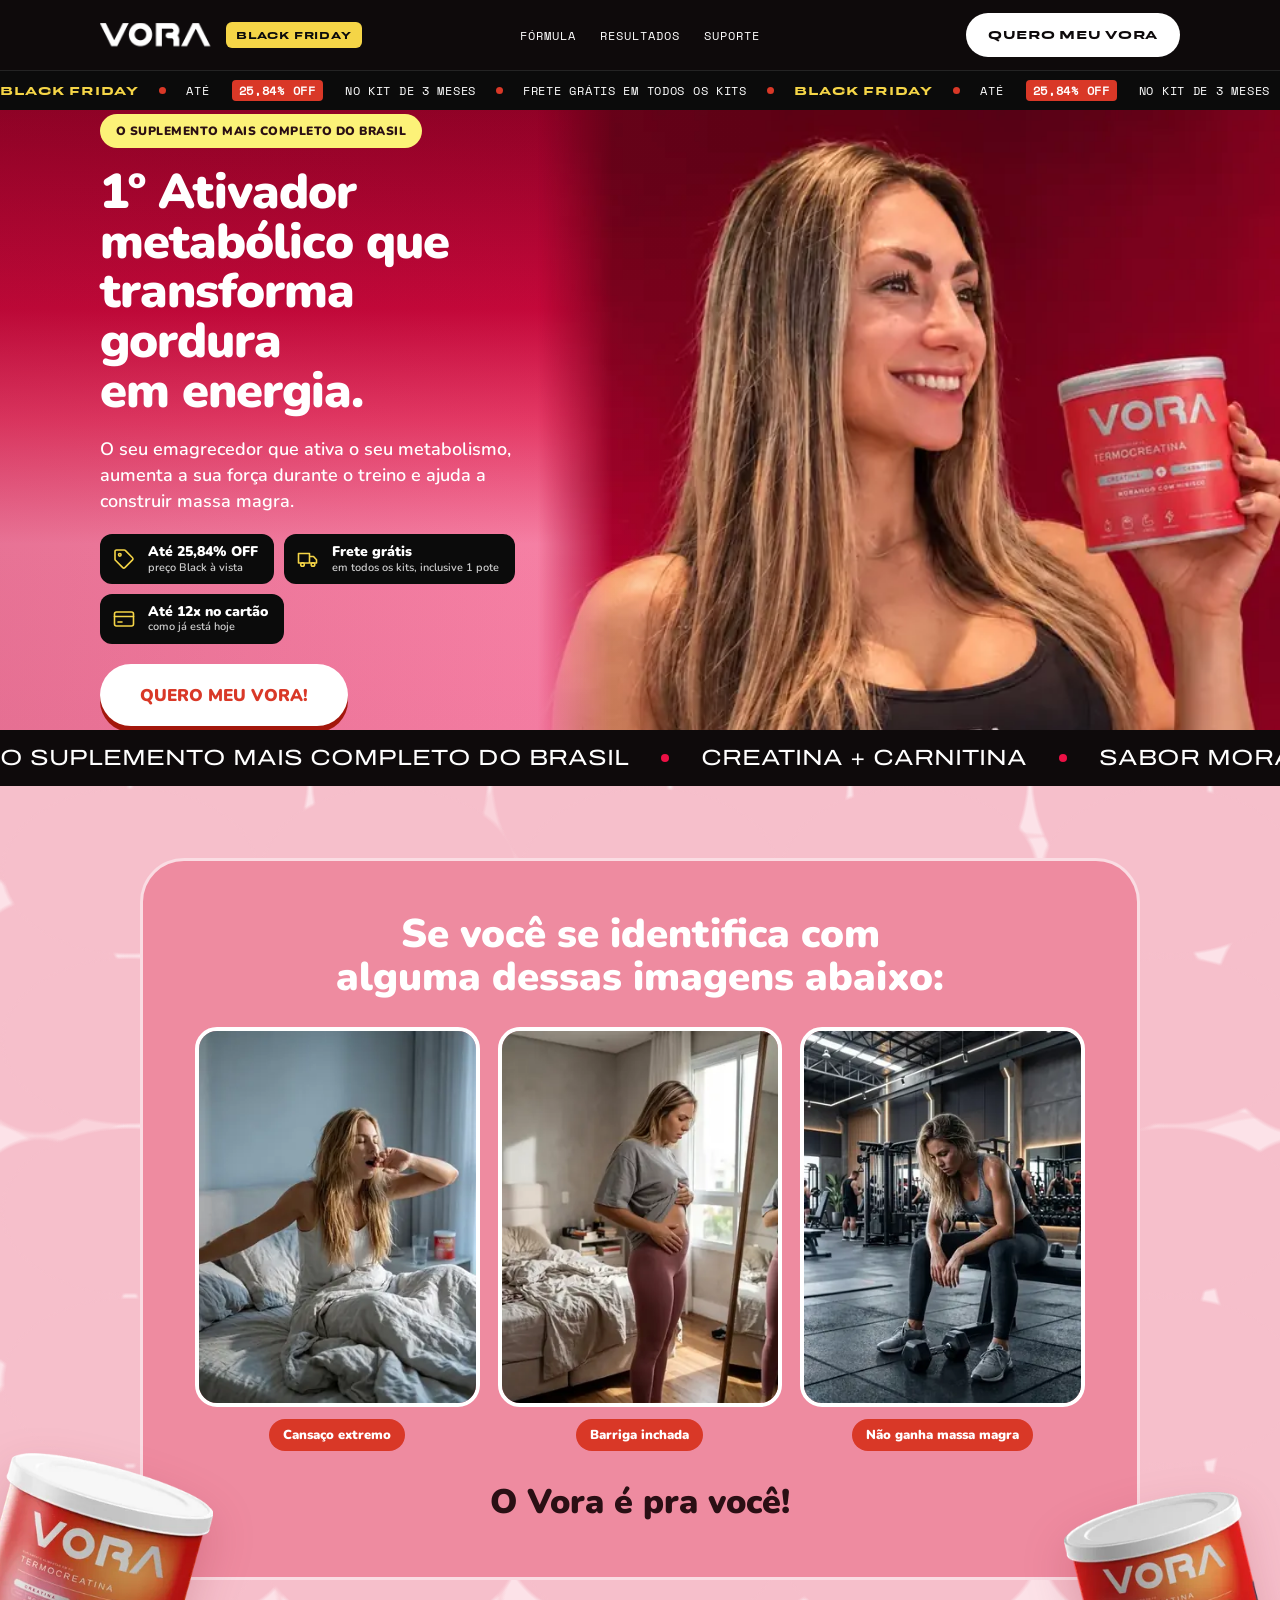
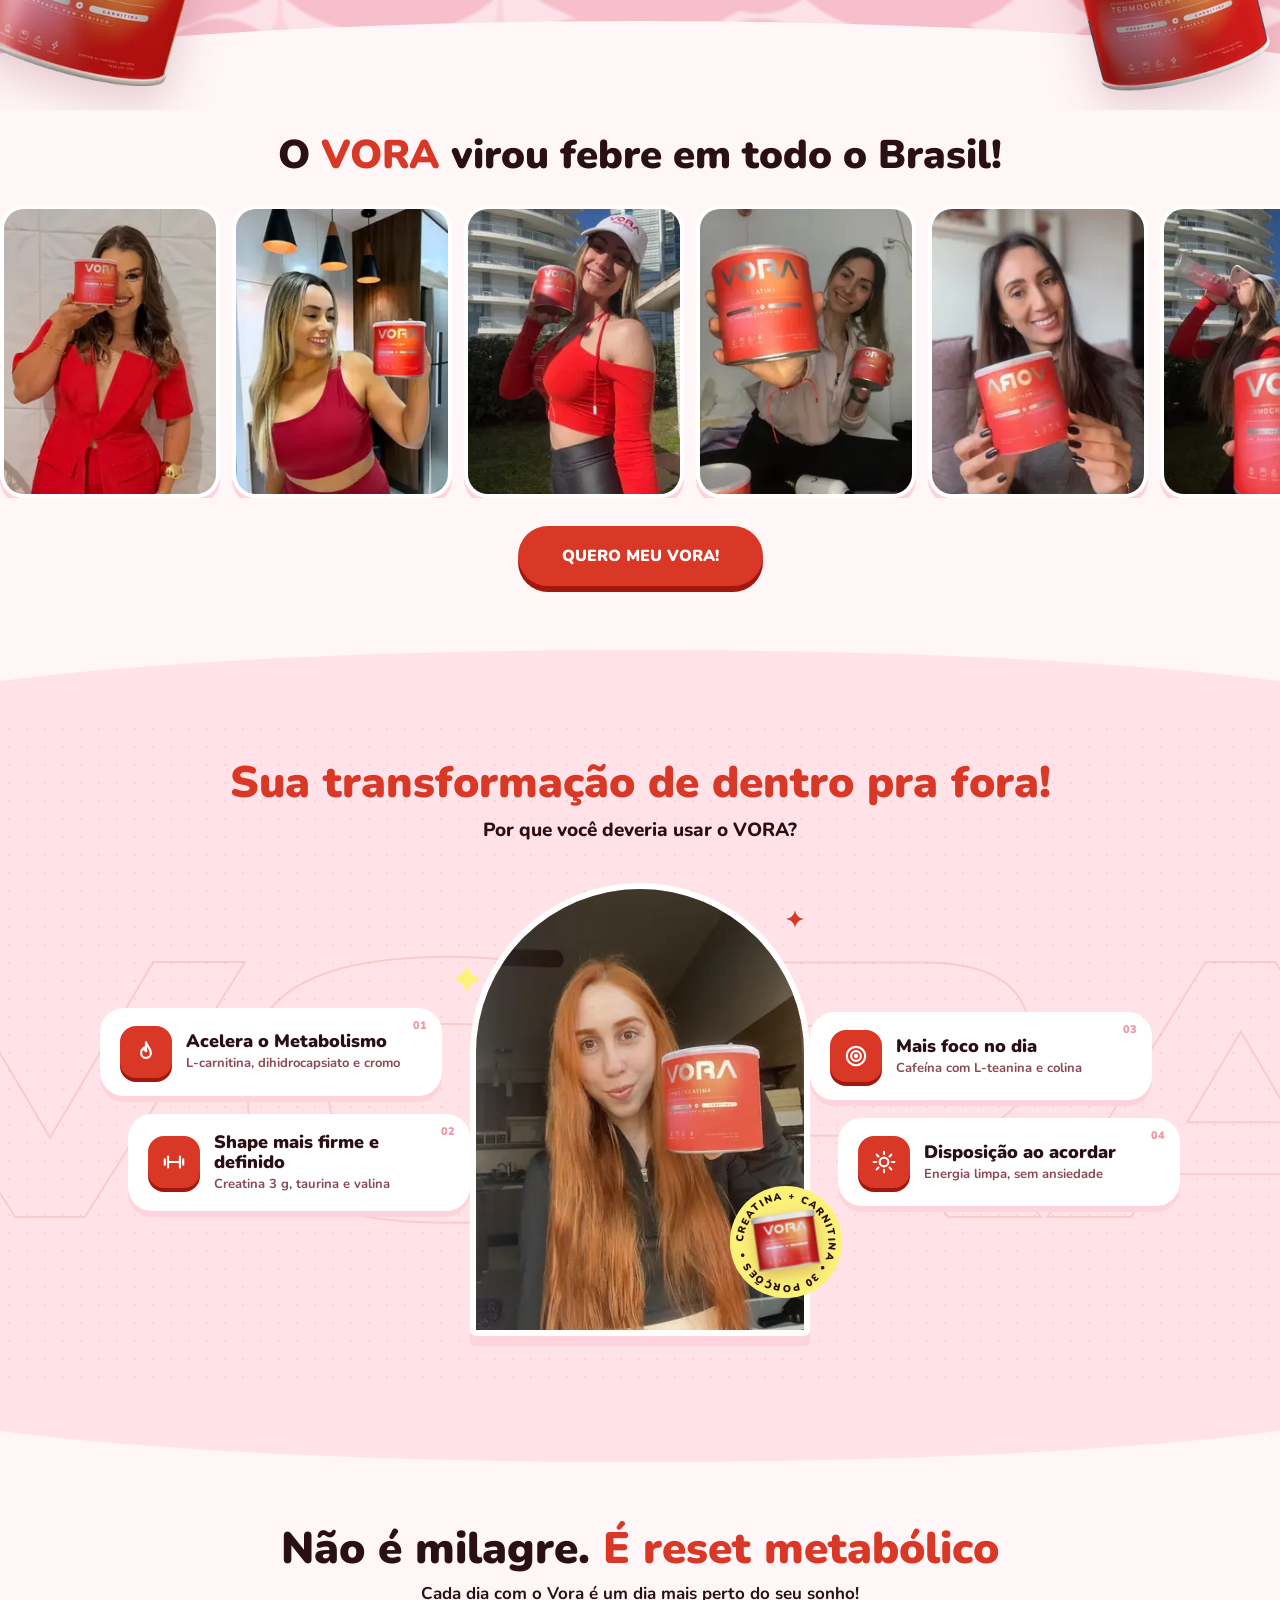
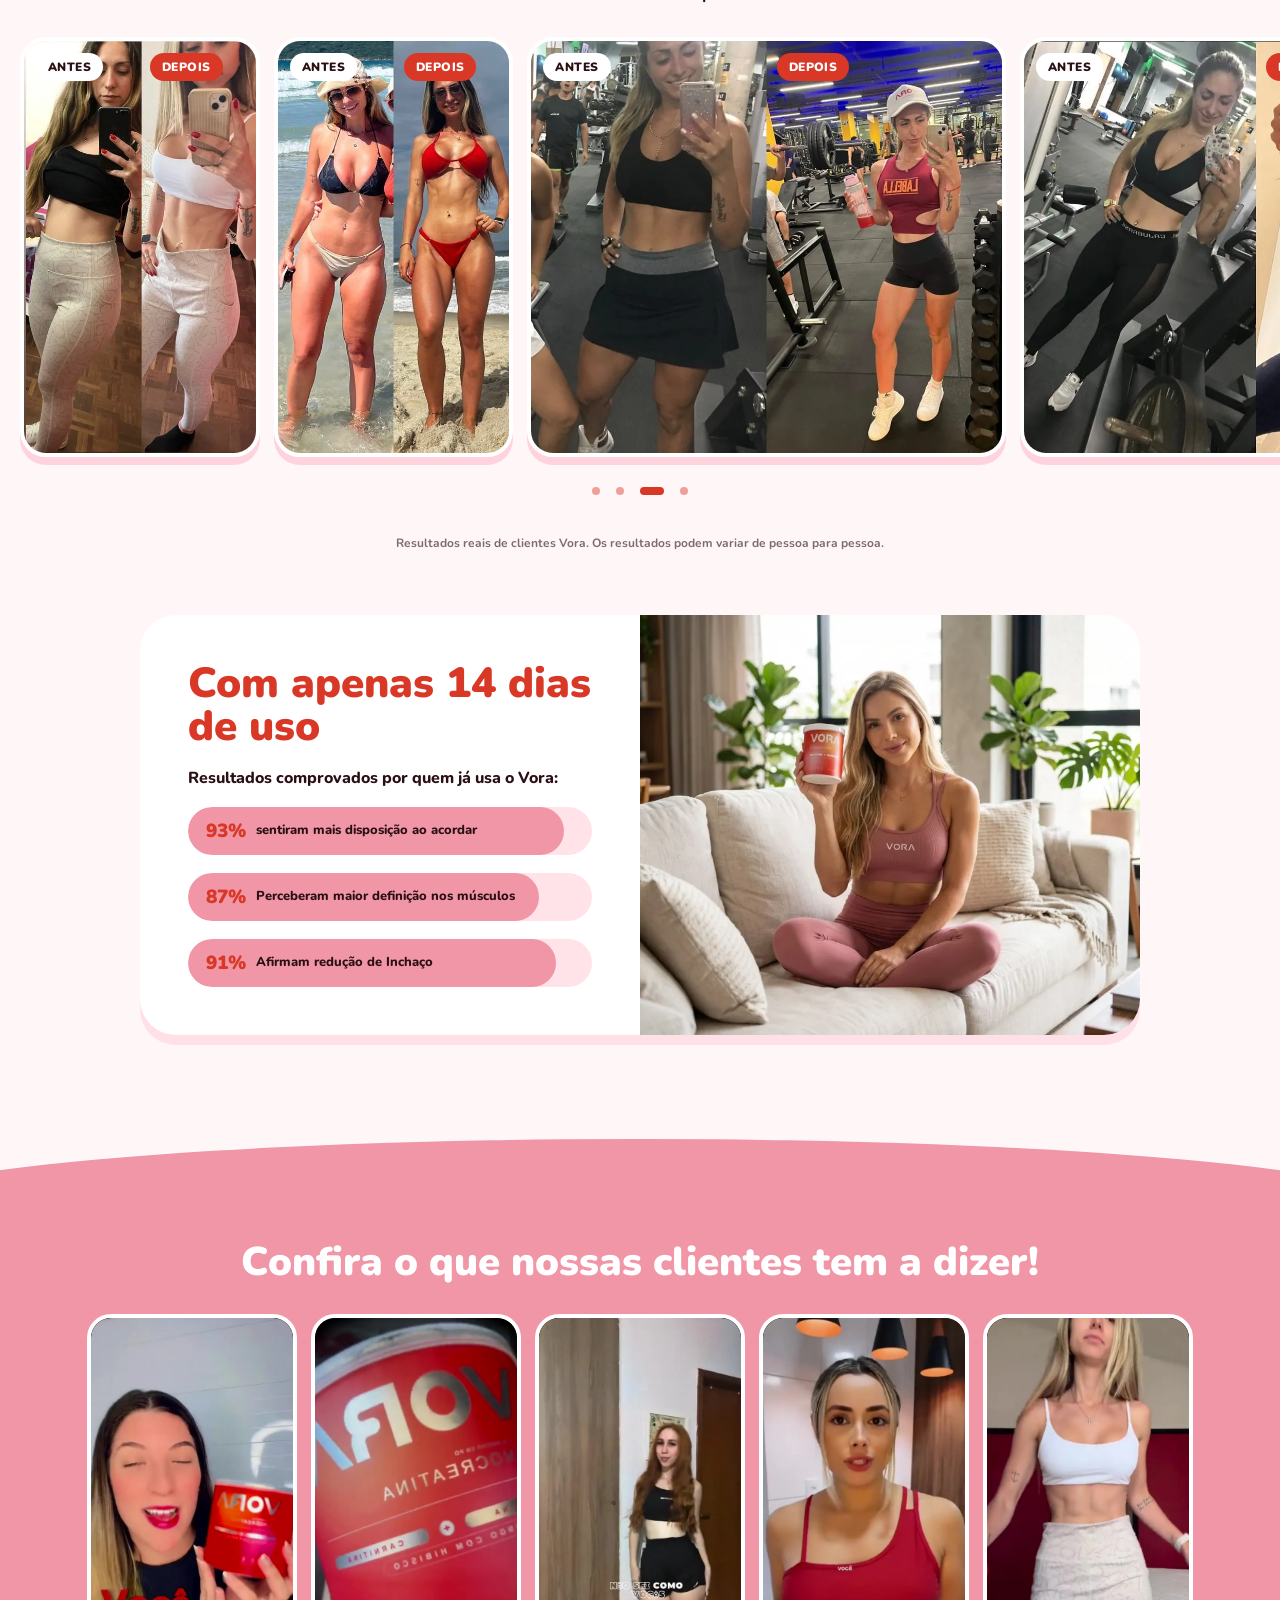
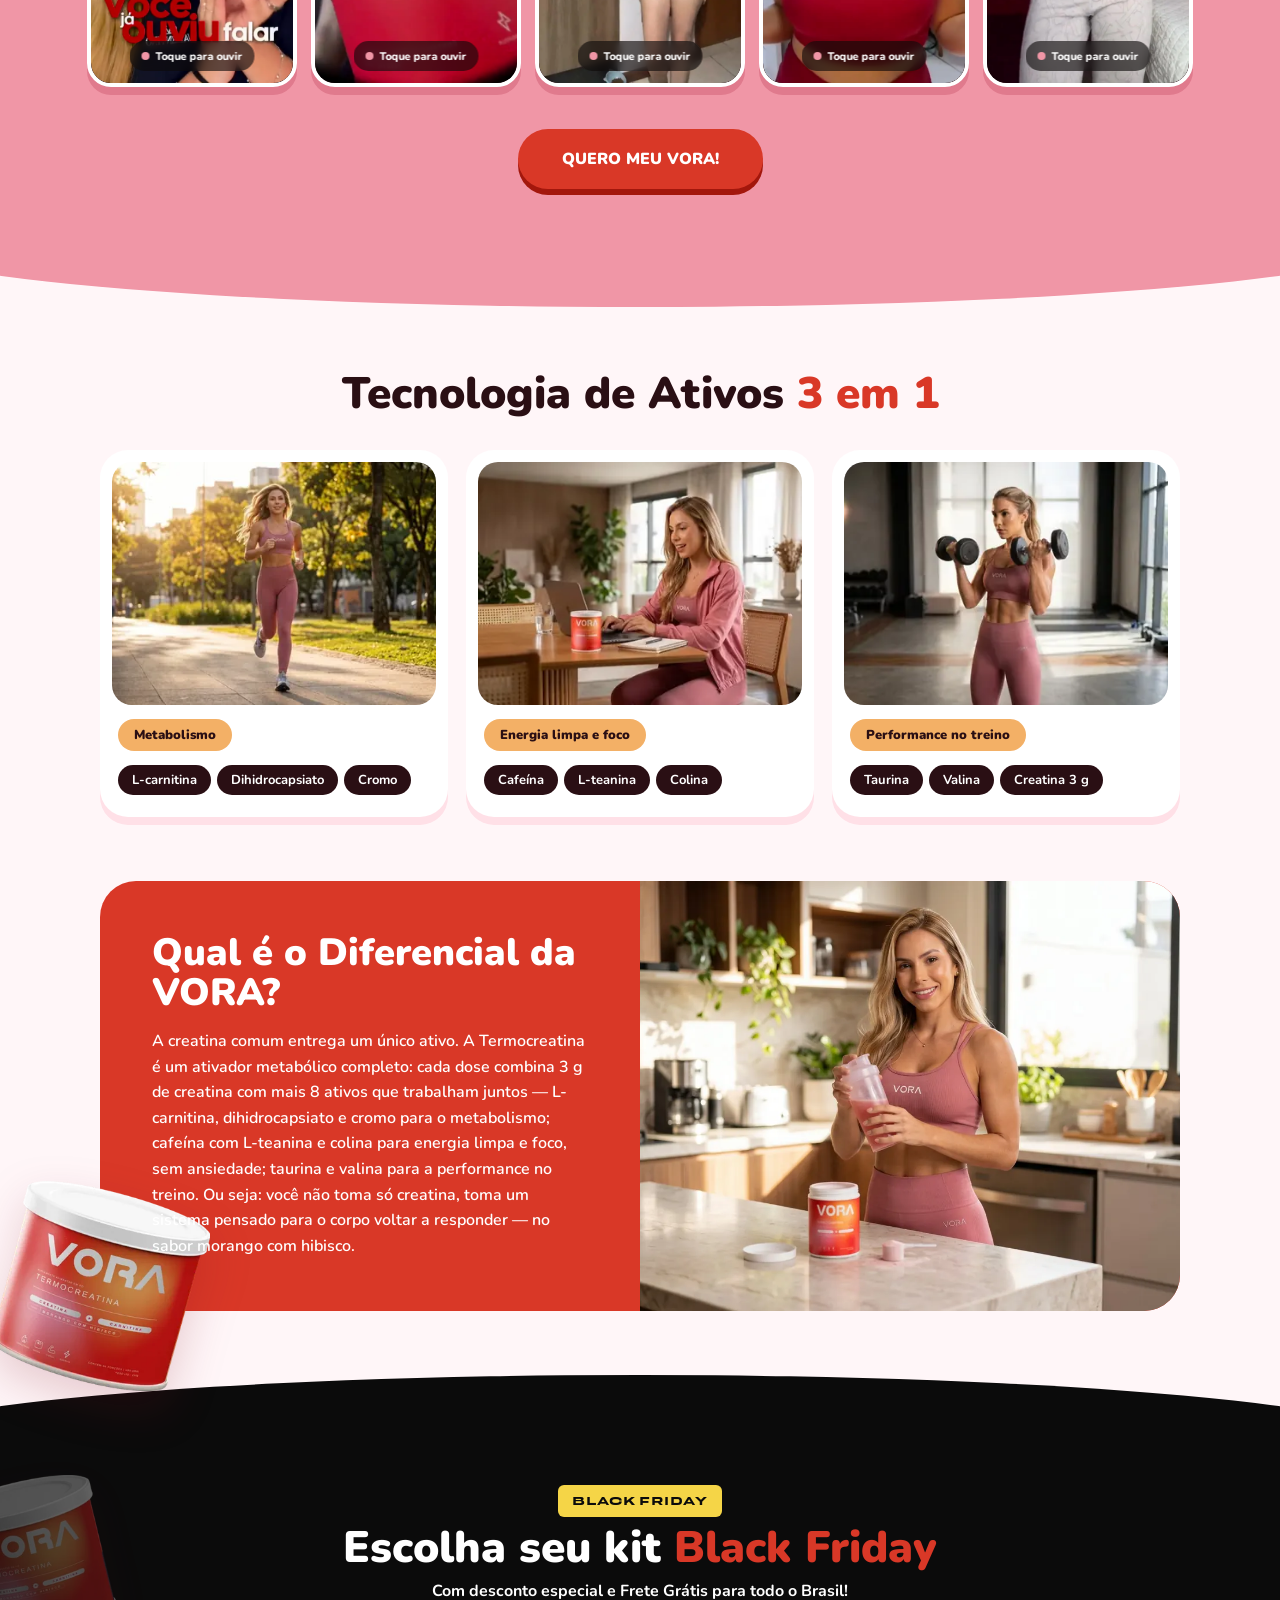
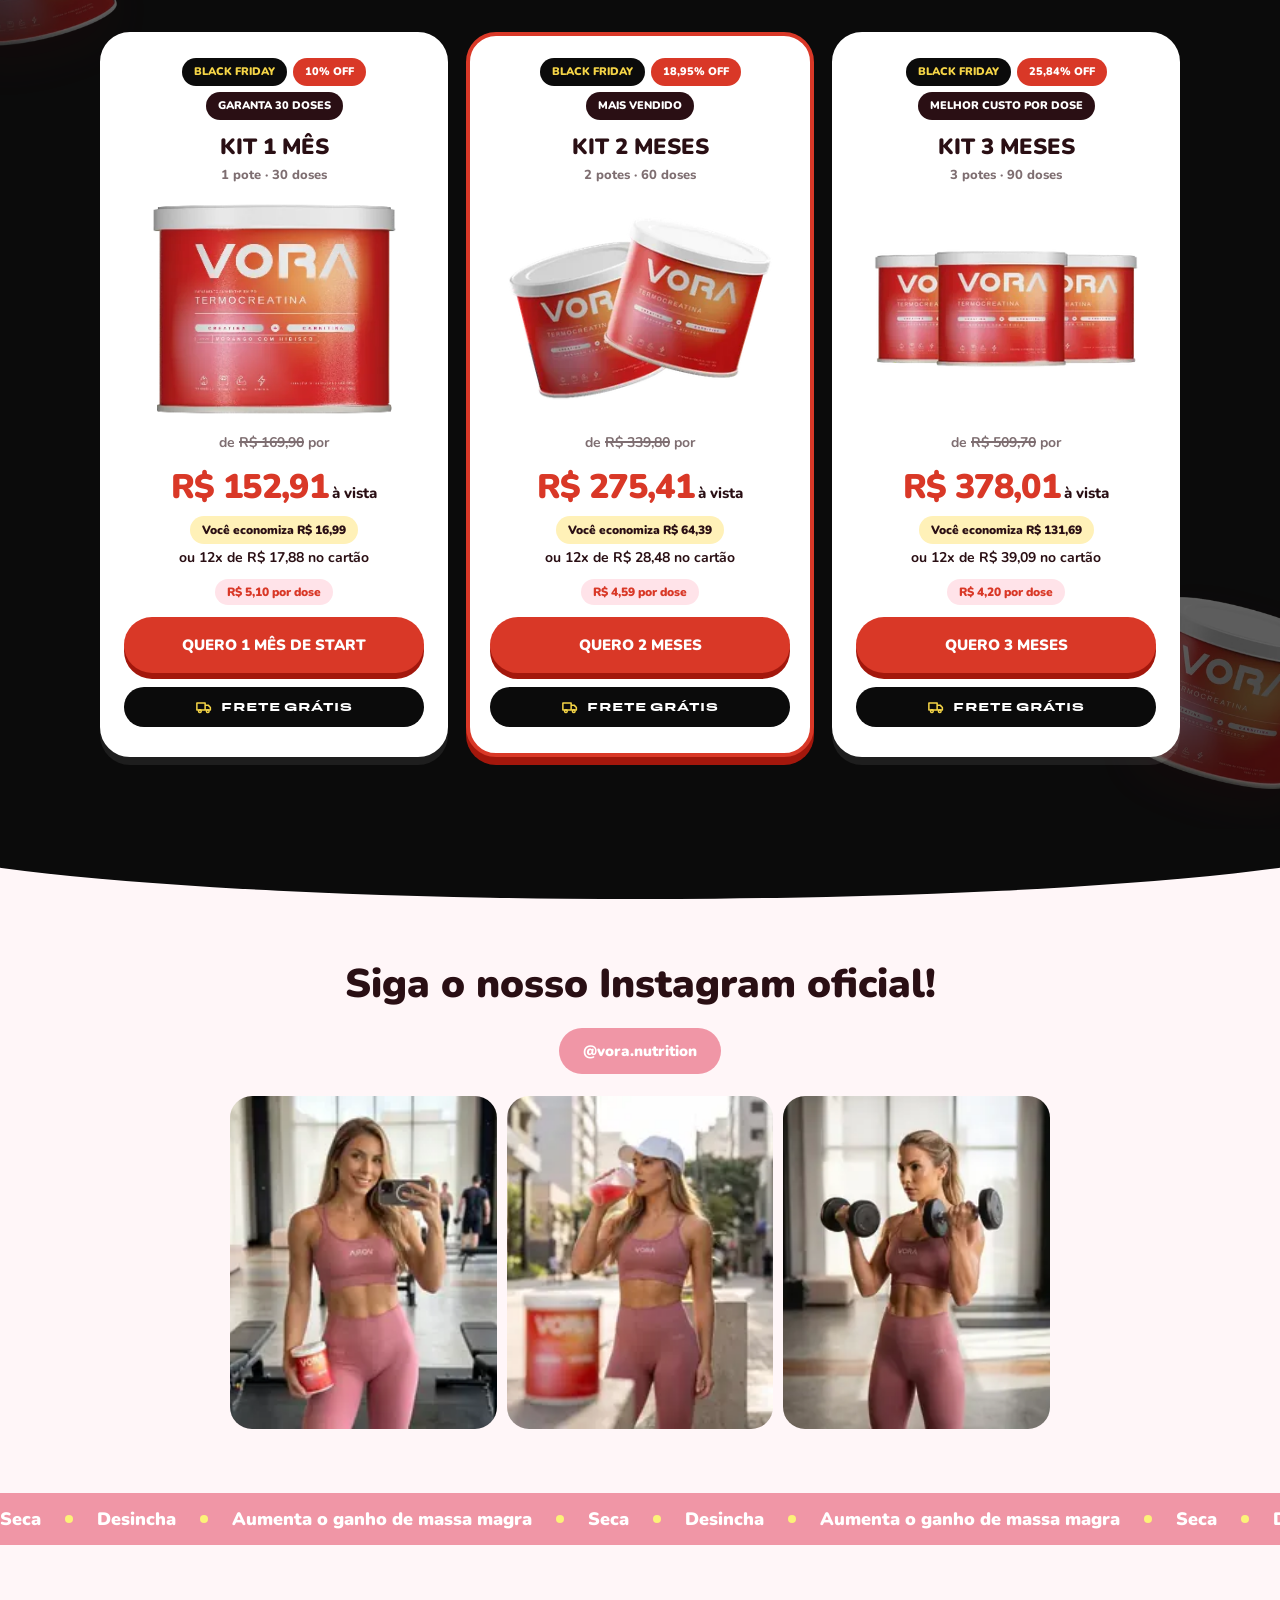
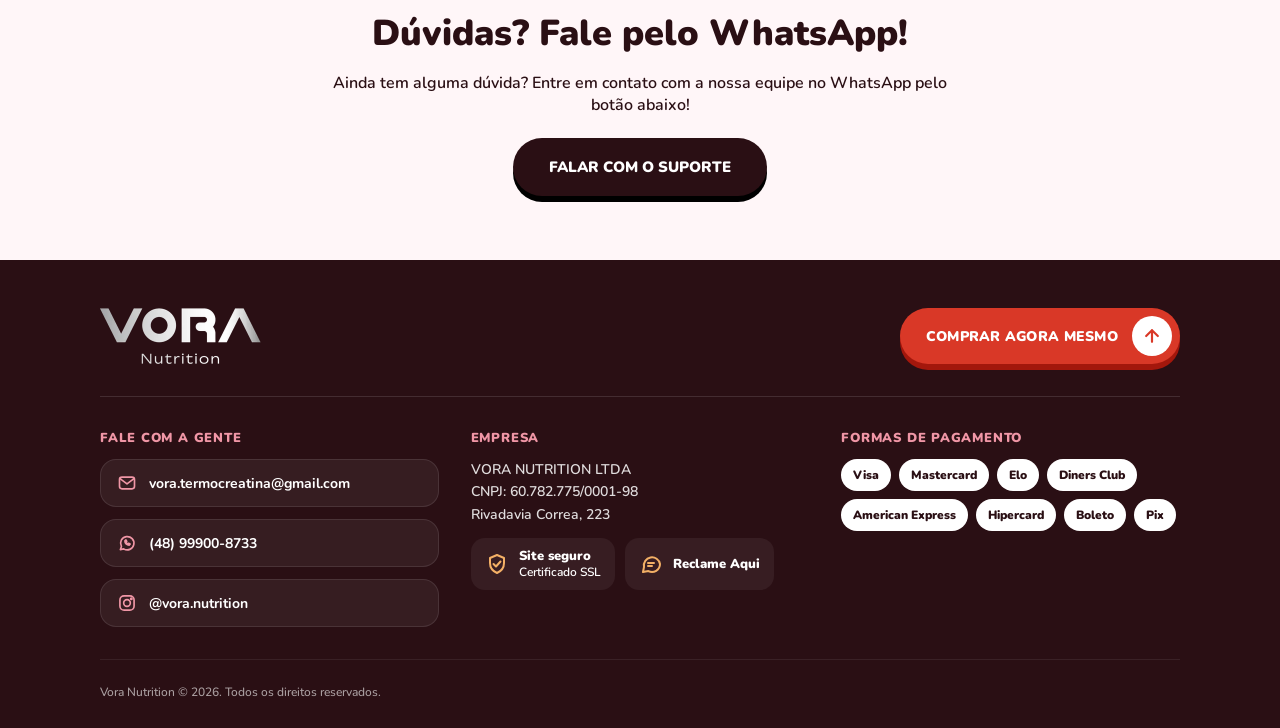
==== commit 612c4133: "Checkout padrão da Black Friday nos 3 kits Os links ficam na própria página para não alterar o check" ====
--- a/black-friday.html
+++ b/black-friday.html
@@ -382,7 +382,7 @@
       <p class="kit__sub">Com desconto especial e Frete Grátis para todo o Brasil!</p>
     </div>
     <div class="kit__grid" role="radiogroup" aria-label="Escolha seu kit">
-      <!-- Links de checkout vêm de js/config.js -->
+      <!-- Links de checkout vêm do VORA_CONFIG no fim desta página -->
       <div class="kit-card" data-kit="0" role="radio" aria-checked="false" tabindex="-1">
         <div class="kit-card__tags"><span class="pill kit-card__tag kit-card__tag--bf">Black Friday</span><span class="pill kit-card__tag kit-card__tag--pct">10% OFF</span></div>
         <div class="kit-card__tags"><span class="pill kit-card__tag">Garanta 30 doses</span></div>
@@ -394,7 +394,7 @@
         <span class="pill kit-card__save">Você economiza R$ 16,99</span>
         <span class="kit-card__inst">ou 12x de R$ 17,88 no cartão</span>
         <span class="pill kit-card__dose">R$ 5,10 por dose</span>
-        <a href="https://seguro.voranutrition.com/dYLv2c4eha" class="btn btn--red" data-field="checkout">Quero 1 mês de start</a>
+        <a href="https://seguro.voranutrition.com/JCcRm0X9Bz" class="btn btn--red" data-field="checkout">Quero 1 mês de start</a>
         <span class="kit-card__ship-bf"><svg viewBox="0 0 24 24" fill="none" stroke="currentColor" stroke-width="2" stroke-linecap="round" stroke-linejoin="round" aria-hidden="true"><path d="M2.5 6.5h11v9.5h-11zM13.5 9.5h4l3 3.2v3.3h-7"/><circle cx="6.5" cy="17.5" r="1.8"/><circle cx="17" cy="17.5" r="1.8"/></svg>Frete grátis</span>
       </div>
       <div class="kit-card is-selected" data-kit="1" role="radio" aria-checked="true" tabindex="0">
@@ -408,7 +408,7 @@
         <span class="pill kit-card__save">Você economiza R$ 64,39</span>
         <span class="kit-card__inst">ou 12x de R$ 28,48 no cartão</span>
         <span class="pill kit-card__dose">R$ 4,59 por dose</span>
-        <a href="https://seguro.voranutrition.com/bC7U9XpAsL/3Steps" class="btn btn--red" data-field="checkout">Quero 2 meses</a>
+        <a href="https://seguro.voranutrition.com/dpnh0SsUas" class="btn btn--red" data-field="checkout">Quero 2 meses</a>
         <span class="kit-card__ship-bf"><svg viewBox="0 0 24 24" fill="none" stroke="currentColor" stroke-width="2" stroke-linecap="round" stroke-linejoin="round" aria-hidden="true"><path d="M2.5 6.5h11v9.5h-11zM13.5 9.5h4l3 3.2v3.3h-7"/><circle cx="6.5" cy="17.5" r="1.8"/><circle cx="17" cy="17.5" r="1.8"/></svg>Frete grátis</span>
       </div>
       <div class="kit-card" data-kit="2" role="radio" aria-checked="false" tabindex="-1">
@@ -422,7 +422,7 @@
         <span class="pill kit-card__save">Você economiza R$ 131,69</span>
         <span class="kit-card__inst">ou 12x de R$ 39,09 no cartão</span>
         <span class="pill kit-card__dose">R$ 4,20 por dose</span>
-        <a href="https://seguro.voranutrition.com/nAbXPTXFGl/3Steps" class="btn btn--red" data-field="checkout">Quero 3 meses</a>
+        <a href="https://seguro.voranutrition.com/0NUechZW0u" class="btn btn--red" data-field="checkout">Quero 3 meses</a>
         <span class="kit-card__ship-bf"><svg viewBox="0 0 24 24" fill="none" stroke="currentColor" stroke-width="2" stroke-linecap="round" stroke-linejoin="round" aria-hidden="true"><path d="M2.5 6.5h11v9.5h-11zM13.5 9.5h4l3 3.2v3.3h-7"/><circle cx="6.5" cy="17.5" r="1.8"/><circle cx="17" cy="17.5" r="1.8"/></svg>Frete grátis</span>
       </div>
     </div>
@@ -511,7 +511,32 @@
   <div class="footer__copy">Vora Nutrition © 2026. Todos os direitos reservados.</div>
 </footer>
 
-<script src="js/config.js?v=20261017b" defer></script>
+<script>
+/*
+ * Configuração da LP Black Friday — links de checkout (padrão) e contatos.
+ * Fica dentro deste HTML para não depender do js/config.js da LP original.
+ * Preços e textos dos kits ficam no index.html (seção 09. Kit).
+ */
+window.VORA_CONFIG = {
+  // Kit padrão selecionado (0 = 1 mês, 1 = 2 meses, 2 = 3 meses)
+  defaultKit: 1,
+
+  // Link do checkout de cada kit (vazio = botão só seleciona o kit)
+  kits: [
+    { checkout: 'https://seguro.voranutrition.com/JCcRm0X9Bz' },          // Kit 1 mês (1 unidade)
+    { checkout: 'https://seguro.voranutrition.com/dpnh0SsUas' },   // Kit 2 meses (2 unidades)
+    { checkout: 'https://seguro.voranutrition.com/0NUechZW0u' }    // Kit 3 meses (3 unidades)
+  ],
+
+  // Somente dígitos, com DDI
+  whatsappNumber: '5548999008733',
+  whatsappMessage: 'Olá! Tenho uma dúvida sobre o Vora Termocreatina.',
+
+  phone: '(48) 99900-8733',
+  email: 'vora.termocreatina@gmail.com',
+  instagramHandle: 'vora.nutrition'
+};
+</script>
 <script src="js/main.js?v=20261017b" defer></script>
 </body>
 </html>
